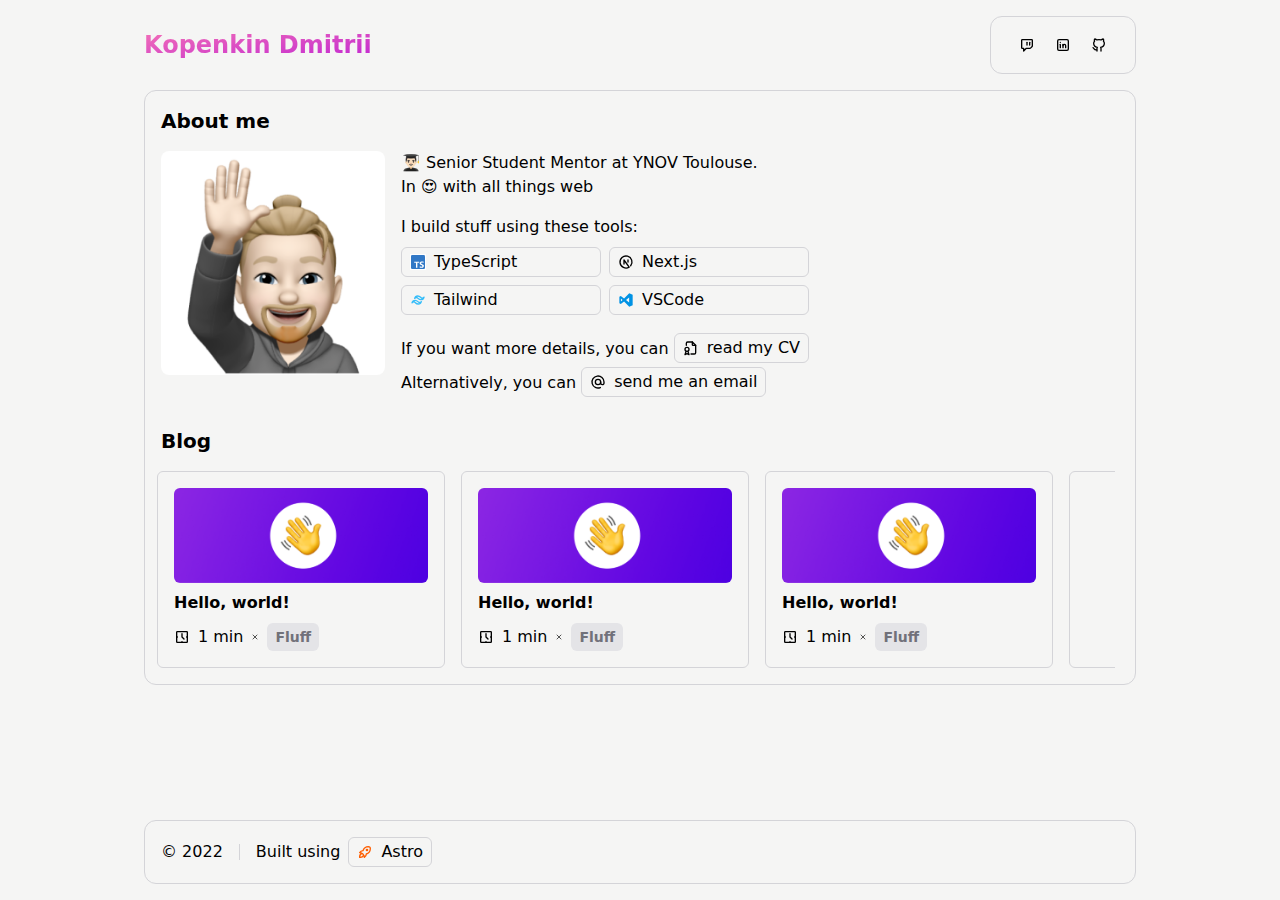
==== index.html @ 9925e30d "deploy: 678151af0a5348214abd06cf03f07b86f1d69fcb" ====
<!DOCTYPE html>
<html lang="en">
  <head>
    <meta charset="utf-8">
    <meta name="viewport" content="width=device-width">
    <link rel="icon" type="image/x-icon" href="/favicon.ico">
    <title>Puig Baptiste</title>
    <meta name="description" content="Étudiant à Toulouse Ynov Campus">
    <meta name="keywords" content="">
    <meta name="author" content="Kopenkin Dmitrii (hi@kopenkin.tech)">
  <link rel="stylesheet" href="/assets/9cf71dcc.379d96e8.css" /><script type="module" src="/hoisted.43f04a81.js"></script></head>

  <body class="bg-stone-100 min-h-screen flex flex-col max-w-5xl w-full mx-auto">
    <nav class="flex items-center p-4">
  <a href="/">
    <h1 class="tx-md bg-gradient-to-br from-pink-400 to-fuchsia-600 bg-clip-text font-extrabold text-transparent lg:text-2xl">
  Kopenkin Dmitrii
</h1>
  </a>
  <div class="ml-4 hidden items-center sm:flex">
    
  </div>
  <div class="ml-auto flex items-center gap-1 rounded-xl border border-zinc-300 px-6 py-4 lg:gap-3">
    <a href="https://www.twitch.tv/dmitriyk_" class="grid h-6 w-6 place-items-center rounded-md transition-colors hover:bg-[#aa70ff] hover:text-white focus:bg-[#aa70ff] focus:text-white">
      <svg xmlns="http://www.w3.org/2000/svg" class="w-4" width="24" height="24" viewBox="0 0 24 24" stroke="currentColor" stroke-width="2" fill="none" stroke-linecap="round" stroke-linejoin="round"><path stroke="none" d="M0 0h24v24H0z" fill="none"></path><path d="M4 5v11a1 1 0 0 0 1 1h2v4l4 -4h5.584c.266 0 .52 -.105 .707 -.293l2.415 -2.414c.187 -.188 .293 -.442 .293 -.708v-8.585a1 1 0 0 0 -1 -1h-14a1 1 0 0 0 -1 1z"></path><line x1="16" y1="8" x2="16" y2="12"></line><line x1="12" y1="8" x2="12" y2="12"></line></svg>
    </a>
    <a href="https://www.linkedin.com/in/dmitrii-kopenkin/" class="grid h-6 w-6 place-items-center rounded-md transition-colors hover:bg-[#0966c2] hover:text-white focus:bg-[#0966c2] focus:text-white">
      <svg xmlns="http://www.w3.org/2000/svg" class="w-4" width="24" height="24" viewBox="0 0 24 24" stroke="currentColor" stroke-width="2" fill="none" stroke-linecap="round" stroke-linejoin="round"><path stroke="none" d="M0 0h24v24H0z" fill="none"></path><rect x="4" y="4" width="16" height="16" rx="2"></rect><line x1="8" y1="11" x2="8" y2="16"></line><line x1="8" y1="8" x2="8" y2="8.01"></line><line x1="12" y1="16" x2="12" y2="11"></line><path d="M16 16v-3a2 2 0 0 0 -4 0"></path></svg>
    </a>
    <a href="https://github.com/kopenkinda" class="grid h-6 w-6 place-items-center rounded-md transition-colors hover:bg-[#171515] hover:text-white focus:bg-[#171515] focus:text-white">
      <svg xmlns="http://www.w3.org/2000/svg" class="w-4" width="24" height="24" viewBox="0 0 24 24" stroke="currentColor" stroke-width="2" fill="none" stroke-linecap="round" stroke-linejoin="round"><path stroke="none" d="M0 0h24v24H0z" fill="none"></path><path d="M9 19c-4.3 1.4 -4.3 -2.5 -6 -3m12 5v-3.5c0 -1 .1 -1.4 -.5 -2c2.8 -.3 5.5 -1.4 5.5 -6a4.6 4.6 0 0 0 -1.3 -3.2a4.2 4.2 0 0 0 -.1 -3.2s-1.1 -.3 -3.5 1.3a12.3 12.3 0 0 0 -6.2 0c-2.4 -1.6 -3.5 -1.3 -3.5 -1.3a4.2 4.2 0 0 0 -.1 3.2a4.6 4.6 0 0 0 -1.3 3.2c0 4.6 2.7 5.7 5.5 6c-.6 .6 -.6 1.2 -.5 2v3.5"></path></svg>
    </a>
  </div>
</nav>
    <main class="px-4 flex">
      <div class="w-full rounded-xl border border-zinc-300 p-4">
    <a href="/#about">
      <h2 class="font-semibold text-xl mb-4" id="#about">About me</h2>
    </a>
    <div class="flex flex-col gap-4 md:flex-row">
  <img src="/dk-memoji.png" class="h-40 w-40 rounded-lg lg:h-56 lg:w-56" alt="">
  <div class="max-w-prose">
    <p>👨🏻‍🎓 Senior Student Mentor at YNOV Toulouse.</p>
    <p class="mb-4">In 😍 with all things web</p>
    <p>I build stuff using these tools:</p>
    <div class="mt-2 mb-3 grid grid-cols-2 gap-2">
      <a href="https://www.typescriptlang.org/" class="inline-flex items-center rounded-md border border-zinc-300 p-0.5 px-2  transition-colors hover:border-[#3178c6] focus:border-[#3178c6] hover:bg-[#3178c6] focus:bg-[#3178c6] hover:text-white focus:text-white" target="_blank" rel="noopener">
  <svg xmlns="http://www.w3.org/2000/svg" fill="none" viewBox="0 0 512 512" width="512" height="512" class="h-4 w-4 border border-white">
  <rect width="512" height="512" rx="50" fill="#3178c6"></rect>
  <path fill="#ffffff" fill-rule="evenodd" d="M317 407v50c8.1 4.2 18 7.3 29 9.4s23 3.1 35 3.1 23-1.1 34-3.4 20-6.1 28-11c8.1-5.3 15-12 19-21s7.1-19 7.1-32c0-9.1-1.4-17-4.1-24s-6.6-13-12-18c-5.1-5.3-11-10-18-14s-15-8.2-24-12c-6.6-2.7-12-5.3-18-7.9-5.2-2.6-9.7-5.2-13-7.8-3.7-2.7-6.5-5.5-8.5-8.4-2-3-3-6.3-3-10 0-3.4.89-6.5 2.7-9.3s4.3-5.1 7.5-7.1 7.2-3.5 12-4.6c4.7-1.1 9.9-1.6 16-1.6 4.2 0 8.6.31 13 .94 4.6.63 9.3 1.6 14 2.9 4.7 1.3 9.3 2.9 14 4.9 4.4 2 8.5 4.3 12 6.9v-47c-7.6-2.9-16-5.1-25-6.5s-19-2.1-31-2.1-23 1.3-34 3.8-20 6.5-28 12c-8.1 5.4-14 12-19 21-4.7 8.4-7 18-7 30 0 15 4.3 28 13 38 8.6 11 22 19 39 27 6.9 2.8 13 5.6 19 8.3s11 5.5 15 8.4c4.3 2.9 7.7 6.1 10 9.5 2.5 3.4 3.8 7.4 3.8 12 0 3.2-.78 6.2-2.3 9s-3.9 5.2-7.1 7.2-7.1 3.6-12 4.8c-4.7 1.1-10 1.7-17 1.7-11 0-22-1.9-32-5.7-11-3.8-21-9.5-30-17zm-84-123h64v-41H118v41h64v183h51z" clip-rule="evenodd"></path>
</svg>
  <span class="ml-2">TypeScript</span>
</a>
      <a href="https://nextjs.org/" class="inline-flex items-center rounded-md border border-zinc-300 p-0.5 px-2  transition-colors hover:border-black focus:border-black hover:bg-black focus:bg-black hover:text-white focus:text-white" target="_blank" rel="noopener">
  <svg xmlns="http://www.w3.org/2000/svg" class="h-4 w-4" width="24" height="24" viewBox="0 0 24 24" stroke="currentColor" stroke-width="2" fill="none" stroke-linecap="round" stroke-linejoin="round"><path stroke="none" d="M0 0h24v24H0z" fill="none"></path><path d="M9 15v-6l7.745 10.65a9 9 0 1 1 2.255 -1.993"></path><path d="M15 12v-3"></path></svg>
  <span class="ml-2">Next.js</span>
</a>
      <a href="https://tailwindcss.com/" class="inline-flex items-center rounded-md border border-zinc-300 p-0.5 px-2  transition-colors group hover:border-[#36bdf9] hover:bg-[#36bdf9] focus:border-[#36bdf9] focus:bg-[#36bdf9] hover:text-white focus:text-white" target="_blank" rel="noopener">
  <svg xmlns="http://www.w3.org/2000/svg" class="h-4 w-4 text-[#36bdf9] transition-colors group-hover:text-white" width="24" height="24" viewBox="0 0 24 24" stroke="currentColor" stroke-width="2" fill="none" stroke-linecap="round" stroke-linejoin="round"><path stroke="none" d="M0 0h24v24H0z" fill="none"></path><path d="M11.667 6c-2.49 0 -4.044 1.222 -4.667 3.667c.933 -1.223 2.023 -1.68 3.267 -1.375c.71 .174 1.217 .68 1.778 1.24c.916 .912 2 1.968 4.288 1.968c2.49 0 4.044 -1.222 4.667 -3.667c-.933 1.223 -2.023 1.68 -3.267 1.375c-.71 -.174 -1.217 -.68 -1.778 -1.24c-.916 -.912 -1.975 -1.968 -4.288 -1.968zm-4 6.5c-2.49 0 -4.044 1.222 -4.667 3.667c.933 -1.223 2.023 -1.68 3.267 -1.375c.71 .174 1.217 .68 1.778 1.24c.916 .912 1.975 1.968 4.288 1.968c2.49 0 4.044 -1.222 4.667 -3.667c-.933 1.223 -2.023 1.68 -3.267 1.375c-.71 -.174 -1.217 -.68 -1.778 -1.24c-.916 -.912 -1.975 -1.968 -4.288 -1.968z"></path></svg>
  <span class="ml-2">Tailwind</span>
</a>
      <a href="https://code.visualstudio.com/" class="inline-flex items-center rounded-md border border-zinc-300 p-0.5 px-2  transition-colors hover:border-white focus:border-white hover:bg-white focus:bg-white hover:text-[#1e9cf0] focus:text-[#1e9cf0]" target="_blank" rel="noopener">
  <svg xmlns="http://www.w3.org/2000/svg" data-name="Layer 1" viewBox="0 0 24 24" class="h-4 w-4">
  <path fill="#0092E4" d="M16.85 2L9.09 9.77l-4.9-3.86L2.05 7v10l2.15 1.09 4.93-3.85L16.87 22 22 19.93V4zM4.37 14.3V9.65l2.44 2.43zm12.33 1.29L12.05 12l4.65-3.59z"></path>
</svg>
  <span class="ml-2">VSCode</span>
</a>
    </div>
    <p>
      If you want more details, you can 
      <a href="/cv-dmitrii_kopenkin.pdf" class="inline-flex items-center rounded-md border border-zinc-300 p-0.5 px-2  transition-colors translate-y-1.5 hover:border-zinc-500 focus:border-zinc-500" target="_blank" rel="noopener">
  <svg xmlns="http://www.w3.org/2000/svg" class="w-4" width="24" height="24" viewBox="0 0 24 24" stroke="currentColor" stroke-width="2" fill="none" stroke-linecap="round" stroke-linejoin="round"><path stroke="none" d="M0 0h24v24H0z" fill="none"></path><path d="M14 3v4a1 1 0 0 0 1 1h4"></path><path d="M5 8v-3a2 2 0 0 1 2 -2h7l5 5v11a2 2 0 0 1 -2 2h-5"></path><circle cx="6" cy="14" r="3"></circle><path d="M4.5 17l-1.5 5l3 -1.5l3 1.5l-1.5 -5"></path></svg>
  <span class="ml-2">read my CV</span>
</a>
    </p>
    <p>
      Alternatively, you can 
      <a href="mailto:hi@kopenkin.tech?subject=Hi, I want to hire you 🚀" class="inline-flex items-center rounded-md border border-zinc-300 p-0.5 px-2  transition-colors translate-y-1.5 hover:border-zinc-500 focus:border-zinc-500">
  <svg xmlns="http://www.w3.org/2000/svg" class="w-4" width="24" height="24" viewBox="0 0 24 24" stroke="currentColor" stroke-width="2" fill="none" stroke-linecap="round" stroke-linejoin="round"><path stroke="none" d="M0 0h24v24H0z" fill="none"></path><circle cx="12" cy="12" r="4"></circle><path d="M16 12v1.5a2.5 2.5 0 0 0 5 0v-1.5a9 9 0 1 0 -5.5 8.28"></path></svg>
  <span class="ml-2">send me an email</span>
</a>
    </p>
  </div>
</div>

    <a href="/blog">
      <h2 class="font-semibold text-xl mb-4 mt-8" id="#blog">Blog</h2>
    </a>
    <div class="overflow-hidden w-full -m-1">
      <div class="grid grid-flow-col auto-cols-min w-full h-full gap-4 snap-x snap-mandatory overflow-x-auto p-1">
        <a href="/blog/page1" class="h-full" rel="prefetch">
  <div class="inline-flex h-full w-72 snap-start flex-col rounded-md border border-zinc-300 p-4 transition-all hover:border-zinc-500">
    <img src="/thumbnails/hello-world.png" alt="Hello, world!" class="w-full rounded-md aspect-[16/6]">
    <strong class="my-2">Hello, world!</strong>
    <div class="mt-auto flex items-center">
      <span class="flex items-center">
        <svg xmlns="http://www.w3.org/2000/svg" class="mr-2 w-4" width="24" height="24" viewBox="0 0 24 24" stroke="currentColor" stroke-width="2" fill="none" stroke-linecap="round" stroke-linejoin="round"><path stroke="none" d="M0 0h24v24H0z" fill="none"></path><rect x="4" y="4" width="16" height="16" rx="1"></rect><path d="M12 7v5l3 3"></path><path d="M4 12h1"></path><path d="M19 12h1"></path><path d="M12 19v1"></path></svg>
        <span>1 min</span>
        <svg xmlns="http://www.w3.org/2000/svg" class="mx-2 w-2" width="24" height="24" viewBox="0 0 24 24" stroke="currentColor" stroke-width="2" fill="none" stroke-linecap="round" stroke-linejoin="round"><path stroke="none" d="M0 0h24v24H0z" fill="none"></path><line x1="18" y1="6" x2="6" y2="18"></line><line x1="6" y1="6" x2="18" y2="18"></line></svg>
        <div class="flex items-center gap-2">
  <span class="rounded-md bg-zinc-200 px-2 py-1 text-sm font-semibold text-zinc-500">
      Fluff
    </span>
</div>
        
      </span>
    </div>
  </div>
</a><a href="/blog/page2" class="h-full" rel="prefetch">
  <div class="inline-flex h-full w-72 snap-start flex-col rounded-md border border-zinc-300 p-4 transition-all hover:border-zinc-500">
    <img src="/thumbnails/hello-world.png" alt="Hello, world!" class="w-full rounded-md aspect-[16/6]">
    <strong class="my-2">Hello, world!</strong>
    <div class="mt-auto flex items-center">
      <span class="flex items-center">
        <svg xmlns="http://www.w3.org/2000/svg" class="mr-2 w-4" width="24" height="24" viewBox="0 0 24 24" stroke="currentColor" stroke-width="2" fill="none" stroke-linecap="round" stroke-linejoin="round"><path stroke="none" d="M0 0h24v24H0z" fill="none"></path><rect x="4" y="4" width="16" height="16" rx="1"></rect><path d="M12 7v5l3 3"></path><path d="M4 12h1"></path><path d="M19 12h1"></path><path d="M12 19v1"></path></svg>
        <span>1 min</span>
        <svg xmlns="http://www.w3.org/2000/svg" class="mx-2 w-2" width="24" height="24" viewBox="0 0 24 24" stroke="currentColor" stroke-width="2" fill="none" stroke-linecap="round" stroke-linejoin="round"><path stroke="none" d="M0 0h24v24H0z" fill="none"></path><line x1="18" y1="6" x2="6" y2="18"></line><line x1="6" y1="6" x2="18" y2="18"></line></svg>
        <div class="flex items-center gap-2">
  <span class="rounded-md bg-zinc-200 px-2 py-1 text-sm font-semibold text-zinc-500">
      Fluff
    </span>
</div>
        
      </span>
    </div>
  </div>
</a><a href="/blog/page3" class="h-full" rel="prefetch">
  <div class="inline-flex h-full w-72 snap-start flex-col rounded-md border border-zinc-300 p-4 transition-all hover:border-zinc-500">
    <img src="/thumbnails/hello-world.png" alt="Hello, world!" class="w-full rounded-md aspect-[16/6]">
    <strong class="my-2">Hello, world!</strong>
    <div class="mt-auto flex items-center">
      <span class="flex items-center">
        <svg xmlns="http://www.w3.org/2000/svg" class="mr-2 w-4" width="24" height="24" viewBox="0 0 24 24" stroke="currentColor" stroke-width="2" fill="none" stroke-linecap="round" stroke-linejoin="round"><path stroke="none" d="M0 0h24v24H0z" fill="none"></path><rect x="4" y="4" width="16" height="16" rx="1"></rect><path d="M12 7v5l3 3"></path><path d="M4 12h1"></path><path d="M19 12h1"></path><path d="M12 19v1"></path></svg>
        <span>1 min</span>
        <svg xmlns="http://www.w3.org/2000/svg" class="mx-2 w-2" width="24" height="24" viewBox="0 0 24 24" stroke="currentColor" stroke-width="2" fill="none" stroke-linecap="round" stroke-linejoin="round"><path stroke="none" d="M0 0h24v24H0z" fill="none"></path><line x1="18" y1="6" x2="6" y2="18"></line><line x1="6" y1="6" x2="18" y2="18"></line></svg>
        <div class="flex items-center gap-2">
  <span class="rounded-md bg-zinc-200 px-2 py-1 text-sm font-semibold text-zinc-500">
      Fluff
    </span>
</div>
        
      </span>
    </div>
  </div>
</a>
        <a href="/blog" class="inline-flex snap-start items-center py-4 justify-center whitespace-nowrap rounded-md border border-zinc-300 transition-all hover:border-zinc-500">
          <span class="w-72 text-center">
            More posts 👀
          </span>
        </a>
      </div>
    </div>
  </div>
    </main>
    <footer class="mt-auto p-4">
  <div class="flex items-center rounded-xl border border-zinc-300 p-4">
    <span>&copy; 2022</span>
    <span class="mx-4 block h-4 w-px bg-zinc-300"></span>
    <div class="flex items-center">
      <span>Built using</span>
      <a href="https://astro.build/" class="inline-flex items-center rounded-md border border-zinc-300 p-0.5 px-2  transition-colors ml-2 translate-y-0 hover:border-[#fe5e01] hover:text-[#fe5e01] focus:border-[#fe5e01] focus:text-[#fe5e01]" target="_blank" rel="noopener">
  <svg xmlns="http://www.w3.org/2000/svg" class="w-4 text-[#fe5e01]" width="24" height="24" viewBox="0 0 24 24" stroke="currentColor" stroke-width="2" fill="none" stroke-linecap="round" stroke-linejoin="round"><path stroke="none" d="M0 0h24v24H0z" fill="none"></path><path d="M4 13a8 8 0 0 1 7 7a6 6 0 0 0 3 -5a9 9 0 0 0 6 -8a3 3 0 0 0 -3 -3a9 9 0 0 0 -8 6a6 6 0 0 0 -5 3"></path><path d="M7 14a6 6 0 0 0 -3 6a6 6 0 0 0 6 -3"></path><circle cx="15" cy="9" r="1"></circle></svg>
  <span class="ml-2">Astro</span>
</a>
    </div>
  </div>
</footer>
  </body></html>
---- assets/9cf71dcc.379d96e8.css ----
*,:before,:after{box-sizing:border-box;border-width:0;border-style:solid;border-color:#e5e7eb}:before,:after{--tw-content: ""}html{line-height:1.5;-webkit-text-size-adjust:100%;-moz-tab-size:4;-o-tab-size:4;tab-size:4;font-family:ui-sans-serif,system-ui,-apple-system,BlinkMacSystemFont,Segoe UI,Roboto,Helvetica Neue,Arial,Noto Sans,sans-serif,"Apple Color Emoji","Segoe UI Emoji",Segoe UI Symbol,"Noto Color Emoji"}body{margin:0;line-height:inherit}hr{height:0;color:inherit;border-top-width:1px}abbr:where([title]){-webkit-text-decoration:underline dotted;text-decoration:underline dotted}h1,h2,h3,h4,h5,h6{font-size:inherit;font-weight:inherit}a{color:inherit;text-decoration:inherit}b,strong{font-weight:bolder}code,kbd,samp,pre{font-family:ui-monospace,SFMono-Regular,Menlo,Monaco,Consolas,Liberation Mono,Courier New,monospace;font-size:1em}small{font-size:80%}sub,sup{font-size:75%;line-height:0;position:relative;vertical-align:baseline}sub{bottom:-.25em}sup{top:-.5em}table{text-indent:0;border-color:inherit;border-collapse:collapse}button,input,optgroup,select,textarea{font-family:inherit;font-size:100%;font-weight:inherit;line-height:inherit;color:inherit;margin:0;padding:0}button,select{text-transform:none}button,[type=button],[type=reset],[type=submit]{-webkit-appearance:button;background-color:transparent;background-image:none}:-moz-focusring{outline:auto}:-moz-ui-invalid{box-shadow:none}progress{vertical-align:baseline}::-webkit-inner-spin-button,::-webkit-outer-spin-button{height:auto}[type=search]{-webkit-appearance:textfield;outline-offset:-2px}::-webkit-search-decoration{-webkit-appearance:none}::-webkit-file-upload-button{-webkit-appearance:button;font:inherit}summary{display:list-item}blockquote,dl,dd,h1,h2,h3,h4,h5,h6,hr,figure,p,pre{margin:0}fieldset{margin:0;padding:0}legend{padding:0}ol,ul,menu{list-style:none;margin:0;padding:0}textarea{resize:vertical}input::-moz-placeholder,textarea::-moz-placeholder{opacity:1;color:#9ca3af}input::placeholder,textarea::placeholder{opacity:1;color:#9ca3af}button,[role=button]{cursor:pointer}:disabled{cursor:default}img,svg,video,canvas,audio,iframe,embed,object{display:block;vertical-align:middle}img,video{max-width:100%;height:auto}*,:before,:after{--tw-border-spacing-x: 0;--tw-border-spacing-y: 0;--tw-translate-x: 0;--tw-translate-y: 0;--tw-rotate: 0;--tw-skew-x: 0;--tw-skew-y: 0;--tw-scale-x: 1;--tw-scale-y: 1;--tw-pan-x: ;--tw-pan-y: ;--tw-pinch-zoom: ;--tw-scroll-snap-strictness: proximity;--tw-ordinal: ;--tw-slashed-zero: ;--tw-numeric-figure: ;--tw-numeric-spacing: ;--tw-numeric-fraction: ;--tw-ring-inset: ;--tw-ring-offset-width: 0px;--tw-ring-offset-color: #fff;--tw-ring-color: rgb(59 130 246 / .5);--tw-ring-offset-shadow: 0 0 #0000;--tw-ring-shadow: 0 0 #0000;--tw-shadow: 0 0 #0000;--tw-shadow-colored: 0 0 #0000;--tw-blur: ;--tw-brightness: ;--tw-contrast: ;--tw-grayscale: ;--tw-hue-rotate: ;--tw-invert: ;--tw-saturate: ;--tw-sepia: ;--tw-drop-shadow: ;--tw-backdrop-blur: ;--tw-backdrop-brightness: ;--tw-backdrop-contrast: ;--tw-backdrop-grayscale: ;--tw-backdrop-hue-rotate: ;--tw-backdrop-invert: ;--tw-backdrop-opacity: ;--tw-backdrop-saturate: ;--tw-backdrop-sepia: }::-webkit-backdrop{--tw-border-spacing-x: 0;--tw-border-spacing-y: 0;--tw-translate-x: 0;--tw-translate-y: 0;--tw-rotate: 0;--tw-skew-x: 0;--tw-skew-y: 0;--tw-scale-x: 1;--tw-scale-y: 1;--tw-pan-x: ;--tw-pan-y: ;--tw-pinch-zoom: ;--tw-scroll-snap-strictness: proximity;--tw-ordinal: ;--tw-slashed-zero: ;--tw-numeric-figure: ;--tw-numeric-spacing: ;--tw-numeric-fraction: ;--tw-ring-inset: ;--tw-ring-offset-width: 0px;--tw-ring-offset-color: #fff;--tw-ring-color: rgb(59 130 246 / .5);--tw-ring-offset-shadow: 0 0 #0000;--tw-ring-shadow: 0 0 #0000;--tw-shadow: 0 0 #0000;--tw-shadow-colored: 0 0 #0000;--tw-blur: ;--tw-brightness: ;--tw-contrast: ;--tw-grayscale: ;--tw-hue-rotate: ;--tw-invert: ;--tw-saturate: ;--tw-sepia: ;--tw-drop-shadow: ;--tw-backdrop-blur: ;--tw-backdrop-brightness: ;--tw-backdrop-contrast: ;--tw-backdrop-grayscale: ;--tw-backdrop-hue-rotate: ;--tw-backdrop-invert: ;--tw-backdrop-opacity: ;--tw-backdrop-saturate: ;--tw-backdrop-sepia: }::backdrop{--tw-border-spacing-x: 0;--tw-border-spacing-y: 0;--tw-translate-x: 0;--tw-translate-y: 0;--tw-rotate: 0;--tw-skew-x: 0;--tw-skew-y: 0;--tw-scale-x: 1;--tw-scale-y: 1;--tw-pan-x: ;--tw-pan-y: ;--tw-pinch-zoom: ;--tw-scroll-snap-strictness: proximity;--tw-ordinal: ;--tw-slashed-zero: ;--tw-numeric-figure: ;--tw-numeric-spacing: ;--tw-numeric-fraction: ;--tw-ring-inset: ;--tw-ring-offset-width: 0px;--tw-ring-offset-color: #fff;--tw-ring-color: rgb(59 130 246 / .5);--tw-ring-offset-shadow: 0 0 #0000;--tw-ring-shadow: 0 0 #0000;--tw-shadow: 0 0 #0000;--tw-shadow-colored: 0 0 #0000;--tw-blur: ;--tw-brightness: ;--tw-contrast: ;--tw-grayscale: ;--tw-hue-rotate: ;--tw-invert: ;--tw-saturate: ;--tw-sepia: ;--tw-drop-shadow: ;--tw-backdrop-blur: ;--tw-backdrop-brightness: ;--tw-backdrop-contrast: ;--tw-backdrop-grayscale: ;--tw-backdrop-hue-rotate: ;--tw-backdrop-invert: ;--tw-backdrop-opacity: ;--tw-backdrop-saturate: ;--tw-backdrop-sepia: }.prose{color:var(--tw-prose-body);max-width:65ch}.prose :where([class~="lead"]):not(:where([class~="not-prose"] *)){color:var(--tw-prose-lead);font-size:1.25em;line-height:1.6;margin-top:1.2em;margin-bottom:1.2em}.prose :where(a):not(:where([class~="not-prose"] *)){color:var(--tw-prose-links);text-decoration:underline;font-weight:500}.prose :where(strong):not(:where([class~="not-prose"] *)){color:var(--tw-prose-bold);font-weight:600}.prose :where(a strong):not(:where([class~="not-prose"] *)){color:inherit}.prose :where(blockquote strong):not(:where([class~="not-prose"] *)){color:inherit}.prose :where(thead th strong):not(:where([class~="not-prose"] *)){color:inherit}.prose :where(ol):not(:where([class~="not-prose"] *)){list-style-type:decimal;margin-top:1.25em;margin-bottom:1.25em;padding-left:1.625em}.prose :where(ol[type="A"]):not(:where([class~="not-prose"] *)){list-style-type:upper-alpha}.prose :where(ol[type="a"]):not(:where([class~="not-prose"] *)){list-style-type:lower-alpha}.prose :where(ol[type="A" s]):not(:where([class~="not-prose"] *)){list-style-type:upper-alpha}.prose :where(ol[type="a" s]):not(:where([class~="not-prose"] *)){list-style-type:lower-alpha}.prose :where(ol[type="I"]):not(:where([class~="not-prose"] *)){list-style-type:upper-roman}.prose :where(ol[type="i"]):not(:where([class~="not-prose"] *)){list-style-type:lower-roman}.prose :where(ol[type="I" s]):not(:where([class~="not-prose"] *)){list-style-type:upper-roman}.prose :where(ol[type="i" s]):not(:where([class~="not-prose"] *)){list-style-type:lower-roman}.prose :where(ol[type="1"]):not(:where([class~="not-prose"] *)){list-style-type:decimal}.prose :where(ul):not(:where([class~="not-prose"] *)){list-style-type:disc;margin-top:1.25em;margin-bottom:1.25em;padding-left:1.625em}.prose :where(ol > li):not(:where([class~="not-prose"] *))::marker{font-weight:400;color:var(--tw-prose-counters)}.prose :where(ul > li):not(:where([class~="not-prose"] *))::marker{color:var(--tw-prose-bullets)}.prose :where(hr):not(:where([class~="not-prose"] *)){border-color:var(--tw-prose-hr);border-top-width:1px;margin-top:3em;margin-bottom:3em}.prose :where(blockquote):not(:where([class~="not-prose"] *)){font-weight:500;font-style:italic;color:var(--tw-prose-quotes);border-left-width:.25rem;border-left-color:var(--tw-prose-quote-borders);quotes:"\201c""\201d""\2018""\2019";margin-top:1.6em;margin-bottom:1.6em;padding-left:1em}.prose :where(blockquote p:first-of-type):not(:where([class~="not-prose"] *)):before{content:open-quote}.prose :where(blockquote p:last-of-type):not(:where([class~="not-prose"] *)):after{content:close-quote}.prose :where(h1):not(:where([class~="not-prose"] *)){color:var(--tw-prose-headings);font-weight:800;font-size:2.25em;margin-top:0;margin-bottom:.8888889em;line-height:1.1111111}.prose :where(h1 strong):not(:where([class~="not-prose"] *)){font-weight:900;color:inherit}.prose :where(h2):not(:where([class~="not-prose"] *)){color:var(--tw-prose-headings);font-weight:700;font-size:1.5em;margin-top:2em;margin-bottom:1em;line-height:1.3333333}.prose :where(h2 strong):not(:where([class~="not-prose"] *)){font-weight:800;color:inherit}.prose :where(h3):not(:where([class~="not-prose"] *)){color:var(--tw-prose-headings);font-weight:600;font-size:1.25em;margin-top:1.6em;margin-bottom:.6em;line-height:1.6}.prose :where(h3 strong):not(:where([class~="not-prose"] *)){font-weight:700;color:inherit}.prose :where(h4):not(:where([class~="not-prose"] *)){color:var(--tw-prose-headings);font-weight:600;margin-top:1.5em;margin-bottom:.5em;line-height:1.5}.prose :where(h4 strong):not(:where([class~="not-prose"] *)){font-weight:700;color:inherit}.prose :where(img):not(:where([class~="not-prose"] *)){margin-top:2em;margin-bottom:2em}.prose :where(figure > *):not(:where([class~="not-prose"] *)){margin-top:0;margin-bottom:0}.prose :where(figcaption):not(:where([class~="not-prose"] *)){color:var(--tw-prose-captions);font-size:.875em;line-height:1.4285714;margin-top:.8571429em}.prose :where(code):not(:where([class~="not-prose"] *)){color:var(--tw-prose-code);font-weight:600;font-size:.875em}.prose :where(code):not(:where([class~="not-prose"] *)):before{content:"`"}.prose :where(code):not(:where([class~="not-prose"] *)):after{content:"`"}.prose :where(a code):not(:where([class~="not-prose"] *)){color:inherit}.prose :where(h1 code):not(:where([class~="not-prose"] *)){color:inherit}.prose :where(h2 code):not(:where([class~="not-prose"] *)){color:inherit;font-size:.875em}.prose :where(h3 code):not(:where([class~="not-prose"] *)){color:inherit;font-size:.9em}.prose :where(h4 code):not(:where([class~="not-prose"] *)){color:inherit}.prose :where(blockquote code):not(:where([class~="not-prose"] *)){color:inherit}.prose :where(thead th code):not(:where([class~="not-prose"] *)){color:inherit}.prose :where(pre):not(:where([class~="not-prose"] *)){color:var(--tw-prose-pre-code);background-color:var(--tw-prose-pre-bg);overflow-x:auto;font-weight:400;font-size:.875em;line-height:1.7142857;margin-top:1.7142857em;margin-bottom:1.7142857em;border-radius:.375rem;padding:.8571429em 1.1428571em}.prose :where(pre code):not(:where([class~="not-prose"] *)){background-color:transparent;border-width:0;border-radius:0;padding:0;font-weight:inherit;color:inherit;font-size:inherit;font-family:inherit;line-height:inherit}.prose :where(pre code):not(:where([class~="not-prose"] *)):before{content:none}.prose :where(pre code):not(:where([class~="not-prose"] *)):after{content:none}.prose :where(table):not(:where([class~="not-prose"] *)){width:100%;table-layout:auto;text-align:left;margin-top:2em;margin-bottom:2em;font-size:.875em;line-height:1.7142857}.prose :where(thead):not(:where([class~="not-prose"] *)){border-bottom-width:1px;border-bottom-color:var(--tw-prose-th-borders)}.prose :where(thead th):not(:where([class~="not-prose"] *)){color:var(--tw-prose-headings);font-weight:600;vertical-align:bottom;padding-right:.5714286em;padding-bottom:.5714286em;padding-left:.5714286em}.prose :where(tbody tr):not(:where([class~="not-prose"] *)){border-bottom-width:1px;border-bottom-color:var(--tw-prose-td-borders)}.prose :where(tbody tr:last-child):not(:where([class~="not-prose"] *)){border-bottom-width:0}.prose :where(tbody td):not(:where([class~="not-prose"] *)){vertical-align:baseline}.prose :where(tfoot):not(:where([class~="not-prose"] *)){border-top-width:1px;border-top-color:var(--tw-prose-th-borders)}.prose :where(tfoot td):not(:where([class~="not-prose"] *)){vertical-align:top}.prose{--tw-prose-body: #374151;--tw-prose-headings: #111827;--tw-prose-lead: #4b5563;--tw-prose-links: #111827;--tw-prose-bold: #111827;--tw-prose-counters: #6b7280;--tw-prose-bullets: #d1d5db;--tw-prose-hr: #e5e7eb;--tw-prose-quotes: #111827;--tw-prose-quote-borders: #e5e7eb;--tw-prose-captions: #6b7280;--tw-prose-code: #111827;--tw-prose-pre-code: #e5e7eb;--tw-prose-pre-bg: #1f2937;--tw-prose-th-borders: #d1d5db;--tw-prose-td-borders: #e5e7eb;--tw-prose-invert-body: #d1d5db;--tw-prose-invert-headings: #fff;--tw-prose-invert-lead: #9ca3af;--tw-prose-invert-links: #fff;--tw-prose-invert-bold: #fff;--tw-prose-invert-counters: #9ca3af;--tw-prose-invert-bullets: #4b5563;--tw-prose-invert-hr: #374151;--tw-prose-invert-quotes: #f3f4f6;--tw-prose-invert-quote-borders: #374151;--tw-prose-invert-captions: #9ca3af;--tw-prose-invert-code: #fff;--tw-prose-invert-pre-code: #d1d5db;--tw-prose-invert-pre-bg: rgb(0 0 0 / 50%);--tw-prose-invert-th-borders: #4b5563;--tw-prose-invert-td-borders: #374151;font-size:1rem;line-height:1.75}.prose :where(p):not(:where([class~="not-prose"] *)){margin-top:1.25em;margin-bottom:1.25em}.prose :where(video):not(:where([class~="not-prose"] *)){margin-top:2em;margin-bottom:2em}.prose :where(figure):not(:where([class~="not-prose"] *)){margin-top:2em;margin-bottom:2em}.prose :where(li):not(:where([class~="not-prose"] *)){margin-top:.5em;margin-bottom:.5em}.prose :where(ol > li):not(:where([class~="not-prose"] *)){padding-left:.375em}.prose :where(ul > li):not(:where([class~="not-prose"] *)){padding-left:.375em}.prose :where(.prose > ul > li p):not(:where([class~="not-prose"] *)){margin-top:.75em;margin-bottom:.75em}.prose :where(.prose > ul > li > *:first-child):not(:where([class~="not-prose"] *)){margin-top:1.25em}.prose :where(.prose > ul > li > *:last-child):not(:where([class~="not-prose"] *)){margin-bottom:1.25em}.prose :where(.prose > ol > li > *:first-child):not(:where([class~="not-prose"] *)){margin-top:1.25em}.prose :where(.prose > ol > li > *:last-child):not(:where([class~="not-prose"] *)){margin-bottom:1.25em}.prose :where(ul ul,ul ol,ol ul,ol ol):not(:where([class~="not-prose"] *)){margin-top:.75em;margin-bottom:.75em}.prose :where(hr + *):not(:where([class~="not-prose"] *)){margin-top:0}.prose :where(h2 + *):not(:where([class~="not-prose"] *)){margin-top:0}.prose :where(h3 + *):not(:where([class~="not-prose"] *)){margin-top:0}.prose :where(h4 + *):not(:where([class~="not-prose"] *)){margin-top:0}.prose :where(thead th:first-child):not(:where([class~="not-prose"] *)){padding-left:0}.prose :where(thead th:last-child):not(:where([class~="not-prose"] *)){padding-right:0}.prose :where(tbody td,tfoot td):not(:where([class~="not-prose"] *)){padding:.5714286em}.prose :where(tbody td:first-child,tfoot td:first-child):not(:where([class~="not-prose"] *)){padding-left:0}.prose :where(tbody td:last-child,tfoot td:last-child):not(:where([class~="not-prose"] *)){padding-right:0}.prose :where(.prose > :first-child):not(:where([class~="not-prose"] *)){margin-top:0}.prose :where(.prose > :last-child):not(:where([class~="not-prose"] *)){margin-bottom:0}.prose-sm :where(.prose > ul > li p):not(:where([class~="not-prose"] *)){margin-top:.5714286em;margin-bottom:.5714286em}.prose-sm :where(.prose > ul > li > *:first-child):not(:where([class~="not-prose"] *)){margin-top:1.1428571em}.prose-sm :where(.prose > ul > li > *:last-child):not(:where([class~="not-prose"] *)){margin-bottom:1.1428571em}.prose-sm :where(.prose > ol > li > *:first-child):not(:where([class~="not-prose"] *)){margin-top:1.1428571em}.prose-sm :where(.prose > ol > li > *:last-child):not(:where([class~="not-prose"] *)){margin-bottom:1.1428571em}.prose-sm :where(.prose > :first-child):not(:where([class~="not-prose"] *)){margin-top:0}.prose-sm :where(.prose > :last-child):not(:where([class~="not-prose"] *)){margin-bottom:0}.prose-base :where(.prose > ul > li p):not(:where([class~="not-prose"] *)){margin-top:.75em;margin-bottom:.75em}.prose-base :where(.prose > ul > li > *:first-child):not(:where([class~="not-prose"] *)){margin-top:1.25em}.prose-base :where(.prose > ul > li > *:last-child):not(:where([class~="not-prose"] *)){margin-bottom:1.25em}.prose-base :where(.prose > ol > li > *:first-child):not(:where([class~="not-prose"] *)){margin-top:1.25em}.prose-base :where(.prose > ol > li > *:last-child):not(:where([class~="not-prose"] *)){margin-bottom:1.25em}.prose-base :where(.prose > :first-child):not(:where([class~="not-prose"] *)){margin-top:0}.prose-base :where(.prose > :last-child):not(:where([class~="not-prose"] *)){margin-bottom:0}.prose-lg :where(.prose > ul > li p):not(:where([class~="not-prose"] *)){margin-top:.8888889em;margin-bottom:.8888889em}.prose-lg :where(.prose > ul > li > *:first-child):not(:where([class~="not-prose"] *)){margin-top:1.3333333em}.prose-lg :where(.prose > ul > li > *:last-child):not(:where([class~="not-prose"] *)){margin-bottom:1.3333333em}.prose-lg :where(.prose > ol > li > *:first-child):not(:where([class~="not-prose"] *)){margin-top:1.3333333em}.prose-lg :where(.prose > ol > li > *:last-child):not(:where([class~="not-prose"] *)){margin-bottom:1.3333333em}.prose-lg :where(.prose > :first-child):not(:where([class~="not-prose"] *)){margin-top:0}.prose-lg :where(.prose > :last-child):not(:where([class~="not-prose"] *)){margin-bottom:0}.prose-xl :where(.prose > ul > li p):not(:where([class~="not-prose"] *)){margin-top:.8em;margin-bottom:.8em}.prose-xl :where(.prose > ul > li > *:first-child):not(:where([class~="not-prose"] *)){margin-top:1.2em}.prose-xl :where(.prose > ul > li > *:last-child):not(:where([class~="not-prose"] *)){margin-bottom:1.2em}.prose-xl :where(.prose > ol > li > *:first-child):not(:where([class~="not-prose"] *)){margin-top:1.2em}.prose-xl :where(.prose > ol > li > *:last-child):not(:where([class~="not-prose"] *)){margin-bottom:1.2em}.prose-xl :where(.prose > :first-child):not(:where([class~="not-prose"] *)){margin-top:0}.prose-xl :where(.prose > :last-child):not(:where([class~="not-prose"] *)){margin-bottom:0}.prose-2xl :where(.prose > ul > li p):not(:where([class~="not-prose"] *)){margin-top:.8333333em;margin-bottom:.8333333em}.prose-2xl :where(.prose > ul > li > *:first-child):not(:where([class~="not-prose"] *)){margin-top:1.3333333em}.prose-2xl :where(.prose > ul > li > *:last-child):not(:where([class~="not-prose"] *)){margin-bottom:1.3333333em}.prose-2xl :where(.prose > ol > li > *:first-child):not(:where([class~="not-prose"] *)){margin-top:1.3333333em}.prose-2xl :where(.prose > ol > li > *:last-child):not(:where([class~="not-prose"] *)){margin-bottom:1.3333333em}.prose-2xl :where(.prose > :first-child):not(:where([class~="not-prose"] *)){margin-top:0}.prose-2xl :where(.prose > :last-child):not(:where([class~="not-prose"] *)){margin-bottom:0}.prose-zinc{--tw-prose-body: #3f3f46;--tw-prose-headings: #18181b;--tw-prose-lead: #52525b;--tw-prose-links: #18181b;--tw-prose-bold: #18181b;--tw-prose-counters: #71717a;--tw-prose-bullets: #d4d4d8;--tw-prose-hr: #e4e4e7;--tw-prose-quotes: #18181b;--tw-prose-quote-borders: #e4e4e7;--tw-prose-captions: #71717a;--tw-prose-code: #18181b;--tw-prose-pre-code: #e4e4e7;--tw-prose-pre-bg: #27272a;--tw-prose-th-borders: #d4d4d8;--tw-prose-td-borders: #e4e4e7;--tw-prose-invert-body: #d4d4d8;--tw-prose-invert-headings: #fff;--tw-prose-invert-lead: #a1a1aa;--tw-prose-invert-links: #fff;--tw-prose-invert-bold: #fff;--tw-prose-invert-counters: #a1a1aa;--tw-prose-invert-bullets: #52525b;--tw-prose-invert-hr: #3f3f46;--tw-prose-invert-quotes: #f4f4f5;--tw-prose-invert-quote-borders: #3f3f46;--tw-prose-invert-captions: #a1a1aa;--tw-prose-invert-code: #fff;--tw-prose-invert-pre-code: #d4d4d8;--tw-prose-invert-pre-bg: rgb(0 0 0 / 50%);--tw-prose-invert-th-borders: #52525b;--tw-prose-invert-td-borders: #3f3f46}.-m-1{margin:-.25rem}.mx-4{margin-left:1rem;margin-right:1rem}.mx-auto{margin-left:auto;margin-right:auto}.my-2{margin-top:.5rem;margin-bottom:.5rem}.mx-2{margin-left:.5rem;margin-right:.5rem}.mt-auto{margin-top:auto}.ml-2{margin-left:.5rem}.ml-4{margin-left:1rem}.ml-auto{margin-left:auto}.mb-4{margin-bottom:1rem}.mt-8{margin-top:2rem}.mt-2{margin-top:.5rem}.mb-3{margin-bottom:.75rem}.mr-2{margin-right:.5rem}.mb-1{margin-bottom:.25rem}.mb-2{margin-bottom:.5rem}.mr-1{margin-right:.25rem}.mt-20{margin-top:5rem}.block{display:block}.flex{display:flex}.inline-flex{display:inline-flex}.grid{display:grid}.contents{display:contents}.hidden{display:none}.aspect-\[16\/6\]{aspect-ratio:16/6}.h-4{height:1rem}.h-6{height:1.5rem}.h-full{height:100%}.h-40{height:10rem}.min-h-screen{min-height:100vh}.w-px{width:1px}.w-4{width:1rem}.w-6{width:1.5rem}.w-full{width:100%}.w-72{width:18rem}.w-40{width:10rem}.w-2{width:.5rem}.max-w-5xl{max-width:64rem}.max-w-prose{max-width:65ch}.grow{flex-grow:1}.translate-y-0{--tw-translate-y: 0px;transform:translate(var(--tw-translate-x),var(--tw-translate-y)) rotate(var(--tw-rotate)) skew(var(--tw-skew-x)) skewY(var(--tw-skew-y)) scaleX(var(--tw-scale-x)) scaleY(var(--tw-scale-y))}.translate-y-1\.5{--tw-translate-y: .375rem;transform:translate(var(--tw-translate-x),var(--tw-translate-y)) rotate(var(--tw-rotate)) skew(var(--tw-skew-x)) skewY(var(--tw-skew-y)) scaleX(var(--tw-scale-x)) scaleY(var(--tw-scale-y))}.translate-y-1{--tw-translate-y: .25rem;transform:translate(var(--tw-translate-x),var(--tw-translate-y)) rotate(var(--tw-rotate)) skew(var(--tw-skew-x)) skewY(var(--tw-skew-y)) scaleX(var(--tw-scale-x)) scaleY(var(--tw-scale-y))}.snap-x{scroll-snap-type:x var(--tw-scroll-snap-strictness)}.snap-mandatory{--tw-scroll-snap-strictness: mandatory}.snap-start{scroll-snap-align:start}.auto-cols-min{grid-auto-columns:-webkit-min-content;grid-auto-columns:min-content}.grid-flow-col{grid-auto-flow:column}.grid-cols-2{grid-template-columns:repeat(2,minmax(0,1fr))}.grid-cols-3{grid-template-columns:repeat(3,minmax(0,1fr))}.flex-col{flex-direction:column}.flex-wrap{flex-wrap:wrap}.place-items-center{place-items:center}.items-center{align-items:center}.justify-center{justify-content:center}.gap-1{gap:.25rem}.gap-4{gap:1rem}.gap-2{gap:.5rem}.overflow-hidden{overflow:hidden}.overflow-x-auto{overflow-x:auto}.whitespace-nowrap{white-space:nowrap}.rounded-xl{border-radius:.75rem}.rounded-md{border-radius:.375rem}.rounded-lg{border-radius:.5rem}.border{border-width:1px}.border-zinc-300{--tw-border-opacity: 1;border-color:rgb(212 212 216 / var(--tw-border-opacity))}.border-white{--tw-border-opacity: 1;border-color:rgb(255 255 255 / var(--tw-border-opacity))}.bg-zinc-300{--tw-bg-opacity: 1;background-color:rgb(212 212 216 / var(--tw-bg-opacity))}.bg-stone-100{--tw-bg-opacity: 1;background-color:rgb(245 245 244 / var(--tw-bg-opacity))}.bg-zinc-200{--tw-bg-opacity: 1;background-color:rgb(228 228 231 / var(--tw-bg-opacity))}.bg-gradient-to-br{background-image:linear-gradient(to bottom right,var(--tw-gradient-stops))}.from-pink-400{--tw-gradient-from: #f472b6;--tw-gradient-to: rgb(244 114 182 / 0);--tw-gradient-stops: var(--tw-gradient-from), var(--tw-gradient-to)}.to-fuchsia-600{--tw-gradient-to: #c026d3}.bg-clip-text{-webkit-background-clip:text;background-clip:text}.p-4{padding:1rem}.p-1{padding:.25rem}.p-0\.5{padding:.125rem}.p-0{padding:0}.px-6{padding-left:1.5rem;padding-right:1.5rem}.py-4{padding-top:1rem;padding-bottom:1rem}.px-4{padding-left:1rem;padding-right:1rem}.px-2{padding-left:.5rem;padding-right:.5rem}.py-1{padding-top:.25rem;padding-bottom:.25rem}.text-center{text-align:center}.text-xl{font-size:1.25rem;line-height:1.75rem}.text-sm{font-size:.875rem;line-height:1.25rem}.text-2xl{font-size:1.5rem;line-height:2rem}.font-extrabold{font-weight:800}.font-semibold{font-weight:600}.font-bold{font-weight:700}.text-\[\#fe5e01\]{--tw-text-opacity: 1;color:rgb(254 94 1 / var(--tw-text-opacity))}.text-transparent{color:transparent}.text-\[\#36bdf9\]{--tw-text-opacity: 1;color:rgb(54 189 249 / var(--tw-text-opacity))}.text-zinc-500{--tw-text-opacity: 1;color:rgb(113 113 122 / var(--tw-text-opacity))}.filter{filter:var(--tw-blur) var(--tw-brightness) var(--tw-contrast) var(--tw-grayscale) var(--tw-hue-rotate) var(--tw-invert) var(--tw-saturate) var(--tw-sepia) var(--tw-drop-shadow)}.transition-colors{transition-property:color,background-color,border-color,fill,stroke,-webkit-text-decoration-color;transition-property:color,background-color,border-color,text-decoration-color,fill,stroke;transition-property:color,background-color,border-color,text-decoration-color,fill,stroke,-webkit-text-decoration-color;transition-timing-function:cubic-bezier(.4,0,.2,1);transition-duration:.15s}.transition-all{transition-property:all;transition-timing-function:cubic-bezier(.4,0,.2,1);transition-duration:.15s}.hover\:border-\[\#fe5e01\]:hover{--tw-border-opacity: 1;border-color:rgb(254 94 1 / var(--tw-border-opacity))}.hover\:border-zinc-500:hover{--tw-border-opacity: 1;border-color:rgb(113 113 122 / var(--tw-border-opacity))}.hover\:border-\[\#3178c6\]:hover{--tw-border-opacity: 1;border-color:rgb(49 120 198 / var(--tw-border-opacity))}.hover\:border-black:hover{--tw-border-opacity: 1;border-color:rgb(0 0 0 / var(--tw-border-opacity))}.hover\:border-\[\#36bdf9\]:hover{--tw-border-opacity: 1;border-color:rgb(54 189 249 / var(--tw-border-opacity))}.hover\:border-white:hover{--tw-border-opacity: 1;border-color:rgb(255 255 255 / var(--tw-border-opacity))}.hover\:border-zinc-600:hover{--tw-border-opacity: 1;border-color:rgb(82 82 91 / var(--tw-border-opacity))}.hover\:bg-\[\#aa70ff\]:hover{--tw-bg-opacity: 1;background-color:rgb(170 112 255 / var(--tw-bg-opacity))}.hover\:bg-\[\#0966c2\]:hover{--tw-bg-opacity: 1;background-color:rgb(9 102 194 / var(--tw-bg-opacity))}.hover\:bg-\[\#171515\]:hover{--tw-bg-opacity: 1;background-color:rgb(23 21 21 / var(--tw-bg-opacity))}.hover\:bg-\[\#3178c6\]:hover{--tw-bg-opacity: 1;background-color:rgb(49 120 198 / var(--tw-bg-opacity))}.hover\:bg-black:hover{--tw-bg-opacity: 1;background-color:rgb(0 0 0 / var(--tw-bg-opacity))}.hover\:bg-\[\#36bdf9\]:hover{--tw-bg-opacity: 1;background-color:rgb(54 189 249 / var(--tw-bg-opacity))}.hover\:bg-white:hover{--tw-bg-opacity: 1;background-color:rgb(255 255 255 / var(--tw-bg-opacity))}.hover\:text-\[\#fe5e01\]:hover{--tw-text-opacity: 1;color:rgb(254 94 1 / var(--tw-text-opacity))}.hover\:text-white:hover{--tw-text-opacity: 1;color:rgb(255 255 255 / var(--tw-text-opacity))}.hover\:text-\[\#1e9cf0\]:hover{--tw-text-opacity: 1;color:rgb(30 156 240 / var(--tw-text-opacity))}.hover\:text-zinc-600:hover{--tw-text-opacity: 1;color:rgb(82 82 91 / var(--tw-text-opacity))}.focus\:border-\[\#fe5e01\]:focus{--tw-border-opacity: 1;border-color:rgb(254 94 1 / var(--tw-border-opacity))}.focus\:border-\[\#3178c6\]:focus{--tw-border-opacity: 1;border-color:rgb(49 120 198 / var(--tw-border-opacity))}.focus\:border-black:focus{--tw-border-opacity: 1;border-color:rgb(0 0 0 / var(--tw-border-opacity))}.focus\:border-\[\#36bdf9\]:focus{--tw-border-opacity: 1;border-color:rgb(54 189 249 / var(--tw-border-opacity))}.focus\:border-white:focus{--tw-border-opacity: 1;border-color:rgb(255 255 255 / var(--tw-border-opacity))}.focus\:border-zinc-500:focus{--tw-border-opacity: 1;border-color:rgb(113 113 122 / var(--tw-border-opacity))}.focus\:bg-\[\#aa70ff\]:focus{--tw-bg-opacity: 1;background-color:rgb(170 112 255 / var(--tw-bg-opacity))}.focus\:bg-\[\#0966c2\]:focus{--tw-bg-opacity: 1;background-color:rgb(9 102 194 / var(--tw-bg-opacity))}.focus\:bg-\[\#171515\]:focus{--tw-bg-opacity: 1;background-color:rgb(23 21 21 / var(--tw-bg-opacity))}.focus\:bg-\[\#3178c6\]:focus{--tw-bg-opacity: 1;background-color:rgb(49 120 198 / var(--tw-bg-opacity))}.focus\:bg-black:focus{--tw-bg-opacity: 1;background-color:rgb(0 0 0 / var(--tw-bg-opacity))}.focus\:bg-\[\#36bdf9\]:focus{--tw-bg-opacity: 1;background-color:rgb(54 189 249 / var(--tw-bg-opacity))}.focus\:bg-white:focus{--tw-bg-opacity: 1;background-color:rgb(255 255 255 / var(--tw-bg-opacity))}.focus\:text-\[\#fe5e01\]:focus{--tw-text-opacity: 1;color:rgb(254 94 1 / var(--tw-text-opacity))}.focus\:text-white:focus{--tw-text-opacity: 1;color:rgb(255 255 255 / var(--tw-text-opacity))}.focus\:text-\[\#1e9cf0\]:focus{--tw-text-opacity: 1;color:rgb(30 156 240 / var(--tw-text-opacity))}.group:hover .group-hover\:text-white{--tw-text-opacity: 1;color:rgb(255 255 255 / var(--tw-text-opacity))}@media (min-width: 640px){.sm\:flex{display:flex}}@media (min-width: 768px){.md\:flex-row{flex-direction:row}}@media (min-width: 1024px){.lg\:prose-lg{font-size:1.125rem;line-height:1.7777778}.lg\:prose-lg :where(p):not(:where([class~="not-prose"] *)){margin-top:1.3333333em;margin-bottom:1.3333333em}.lg\:prose-lg :where([class~="lead"]):not(:where([class~="not-prose"] *)){font-size:1.2222222em;line-height:1.4545455;margin-top:1.0909091em;margin-bottom:1.0909091em}.lg\:prose-lg :where(blockquote):not(:where([class~="not-prose"] *)){margin-top:1.6666667em;margin-bottom:1.6666667em;padding-left:1em}.lg\:prose-lg :where(h1):not(:where([class~="not-prose"] *)){font-size:2.6666667em;margin-top:0;margin-bottom:.8333333em;line-height:1}.lg\:prose-lg :where(h2):not(:where([class~="not-prose"] *)){font-size:1.6666667em;margin-top:1.8666667em;margin-bottom:1.0666667em;line-height:1.3333333}.lg\:prose-lg :where(h3):not(:where([class~="not-prose"] *)){font-size:1.3333333em;margin-top:1.6666667em;margin-bottom:.6666667em;line-height:1.5}.lg\:prose-lg :where(h4):not(:where([class~="not-prose"] *)){margin-top:1.7777778em;margin-bottom:.4444444em;line-height:1.5555556}.lg\:prose-lg :where(img):not(:where([class~="not-prose"] *)){margin-top:1.7777778em;margin-bottom:1.7777778em}.lg\:prose-lg :where(video):not(:where([class~="not-prose"] *)){margin-top:1.7777778em;margin-bottom:1.7777778em}.lg\:prose-lg :where(figure):not(:where([class~="not-prose"] *)){margin-top:1.7777778em;margin-bottom:1.7777778em}.lg\:prose-lg :where(figure > *):not(:where([class~="not-prose"] *)){margin-top:0;margin-bottom:0}.lg\:prose-lg :where(figcaption):not(:where([class~="not-prose"] *)){font-size:.8888889em;line-height:1.5;margin-top:1em}.lg\:prose-lg :where(code):not(:where([class~="not-prose"] *)){font-size:.8888889em}.lg\:prose-lg :where(h2 code):not(:where([class~="not-prose"] *)){font-size:.8666667em}.lg\:prose-lg :where(h3 code):not(:where([class~="not-prose"] *)){font-size:.875em}.lg\:prose-lg :where(pre):not(:where([class~="not-prose"] *)){font-size:.8888889em;line-height:1.75;margin-top:2em;margin-bottom:2em;border-radius:.375rem;padding:1em 1.5em}.lg\:prose-lg :where(ol):not(:where([class~="not-prose"] *)){margin-top:1.3333333em;margin-bottom:1.3333333em;padding-left:1.5555556em}.lg\:prose-lg :where(ul):not(:where([class~="not-prose"] *)){margin-top:1.3333333em;margin-bottom:1.3333333em;padding-left:1.5555556em}.lg\:prose-lg :where(li):not(:where([class~="not-prose"] *)){margin-top:.6666667em;margin-bottom:.6666667em}.lg\:prose-lg :where(ol > li):not(:where([class~="not-prose"] *)){padding-left:.4444444em}.lg\:prose-lg :where(ul > li):not(:where([class~="not-prose"] *)){padding-left:.4444444em}.lg\:prose-lg :where(.prose > ul > li p):not(:where([class~="not-prose"] *)){margin-top:.8888889em;margin-bottom:.8888889em}.lg\:prose-lg :where(.prose > ul > li > *:first-child):not(:where([class~="not-prose"] *)){margin-top:1.3333333em}.lg\:prose-lg :where(.prose > ul > li > *:last-child):not(:where([class~="not-prose"] *)){margin-bottom:1.3333333em}.lg\:prose-lg :where(.prose > ol > li > *:first-child):not(:where([class~="not-prose"] *)){margin-top:1.3333333em}.lg\:prose-lg :where(.prose > ol > li > *:last-child):not(:where([class~="not-prose"] *)){margin-bottom:1.3333333em}.lg\:prose-lg :where(ul ul,ul ol,ol ul,ol ol):not(:where([class~="not-prose"] *)){margin-top:.8888889em;margin-bottom:.8888889em}.lg\:prose-lg :where(hr):not(:where([class~="not-prose"] *)){margin-top:3.1111111em;margin-bottom:3.1111111em}.lg\:prose-lg :where(hr + *):not(:where([class~="not-prose"] *)){margin-top:0}.lg\:prose-lg :where(h2 + *):not(:where([class~="not-prose"] *)){margin-top:0}.lg\:prose-lg :where(h3 + *):not(:where([class~="not-prose"] *)){margin-top:0}.lg\:prose-lg :where(h4 + *):not(:where([class~="not-prose"] *)){margin-top:0}.lg\:prose-lg :where(table):not(:where([class~="not-prose"] *)){font-size:.8888889em;line-height:1.5}.lg\:prose-lg :where(thead th):not(:where([class~="not-prose"] *)){padding-right:.75em;padding-bottom:.75em;padding-left:.75em}.lg\:prose-lg :where(thead th:first-child):not(:where([class~="not-prose"] *)){padding-left:0}.lg\:prose-lg :where(thead th:last-child):not(:where([class~="not-prose"] *)){padding-right:0}.lg\:prose-lg :where(tbody td,tfoot td):not(:where([class~="not-prose"] *)){padding:.75em}.lg\:prose-lg :where(tbody td:first-child,tfoot td:first-child):not(:where([class~="not-prose"] *)){padding-left:0}.lg\:prose-lg :where(tbody td:last-child,tfoot td:last-child):not(:where([class~="not-prose"] *)){padding-right:0}.lg\:prose-lg :where(.prose > :first-child):not(:where([class~="not-prose"] *)){margin-top:0}.lg\:prose-lg :where(.prose > :last-child):not(:where([class~="not-prose"] *)){margin-bottom:0}.lg\:h-56{height:14rem}.lg\:w-56{width:14rem}.lg\:gap-3{gap:.75rem}.lg\:text-2xl{font-size:1.5rem;line-height:2rem}}
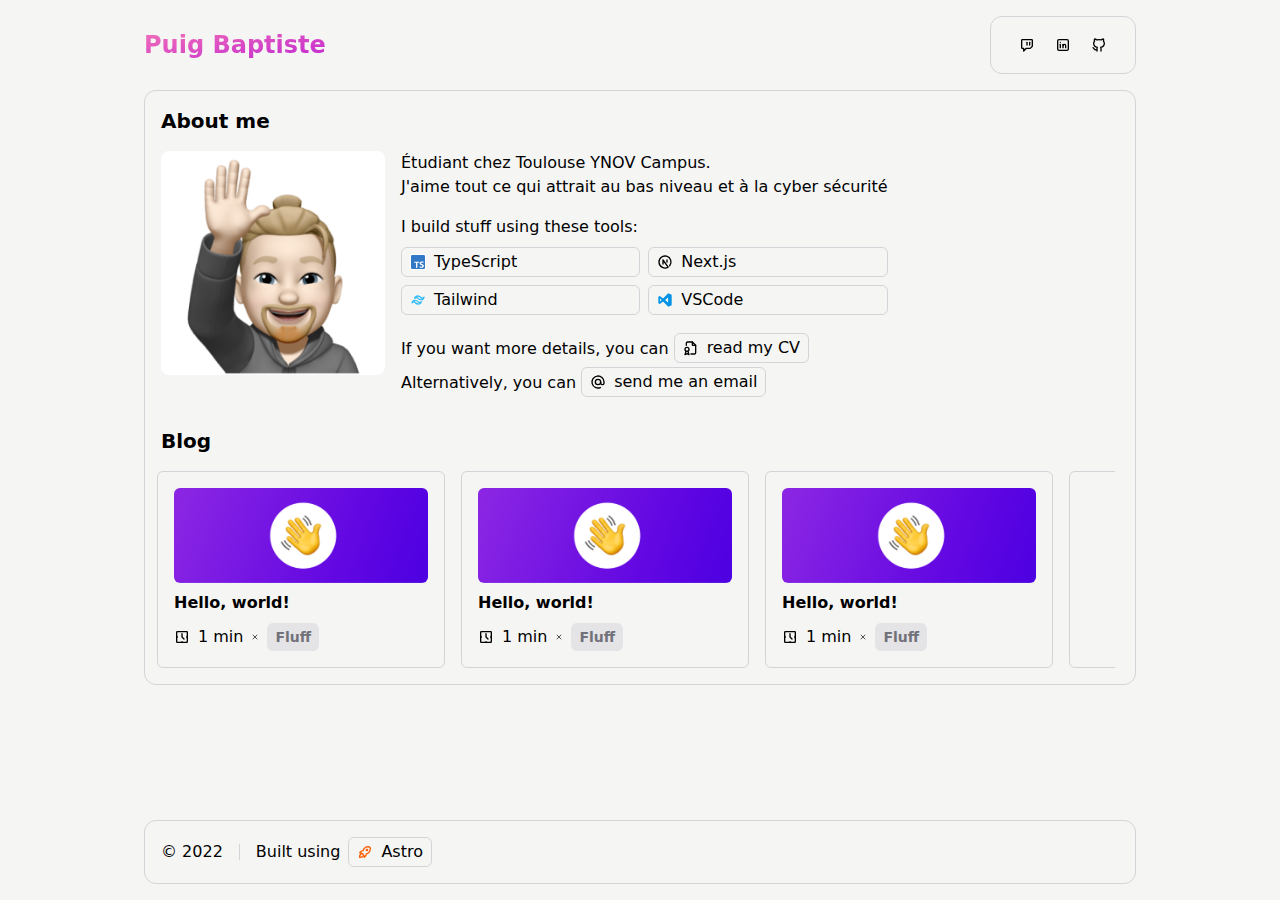
==== commit ccd0b9f4: "deploy: 4a6e0987a88fc5558bb3e586a3b694fbd7737b9b" ====
--- a/index.html
+++ b/index.html
@@ -14,7 +14,7 @@
     <nav class="flex items-center p-4">
   <a href="/">
     <h1 class="tx-md bg-gradient-to-br from-pink-400 to-fuchsia-600 bg-clip-text font-extrabold text-transparent lg:text-2xl">
-  Kopenkin Dmitrii
+  Puig Baptiste
 </h1>
   </a>
   <div class="ml-4 hidden items-center sm:flex">
@@ -40,8 +40,8 @@
     <div class="flex flex-col gap-4 md:flex-row">
   <img src="/dk-memoji.png" class="h-40 w-40 rounded-lg lg:h-56 lg:w-56" alt="">
   <div class="max-w-prose">
-    <p>👨🏻‍🎓 Senior Student Mentor at YNOV Toulouse.</p>
-    <p class="mb-4">In 😍 with all things web</p>
+    <p>Étudiant chez Toulouse YNOV Campus.</p>
+    <p class="mb-4">J'aime tout ce qui attrait au bas niveau et à la cyber sécurité</p>
     <p>I build stuff using these tools:</p>
     <div class="mt-2 mb-3 grid grid-cols-2 gap-2">
       <a href="https://www.typescriptlang.org/" class="inline-flex items-center rounded-md border border-zinc-300 p-0.5 px-2  transition-colors hover:border-[#3178c6] focus:border-[#3178c6] hover:bg-[#3178c6] focus:bg-[#3178c6] hover:text-white focus:text-white" target="_blank" rel="noopener">
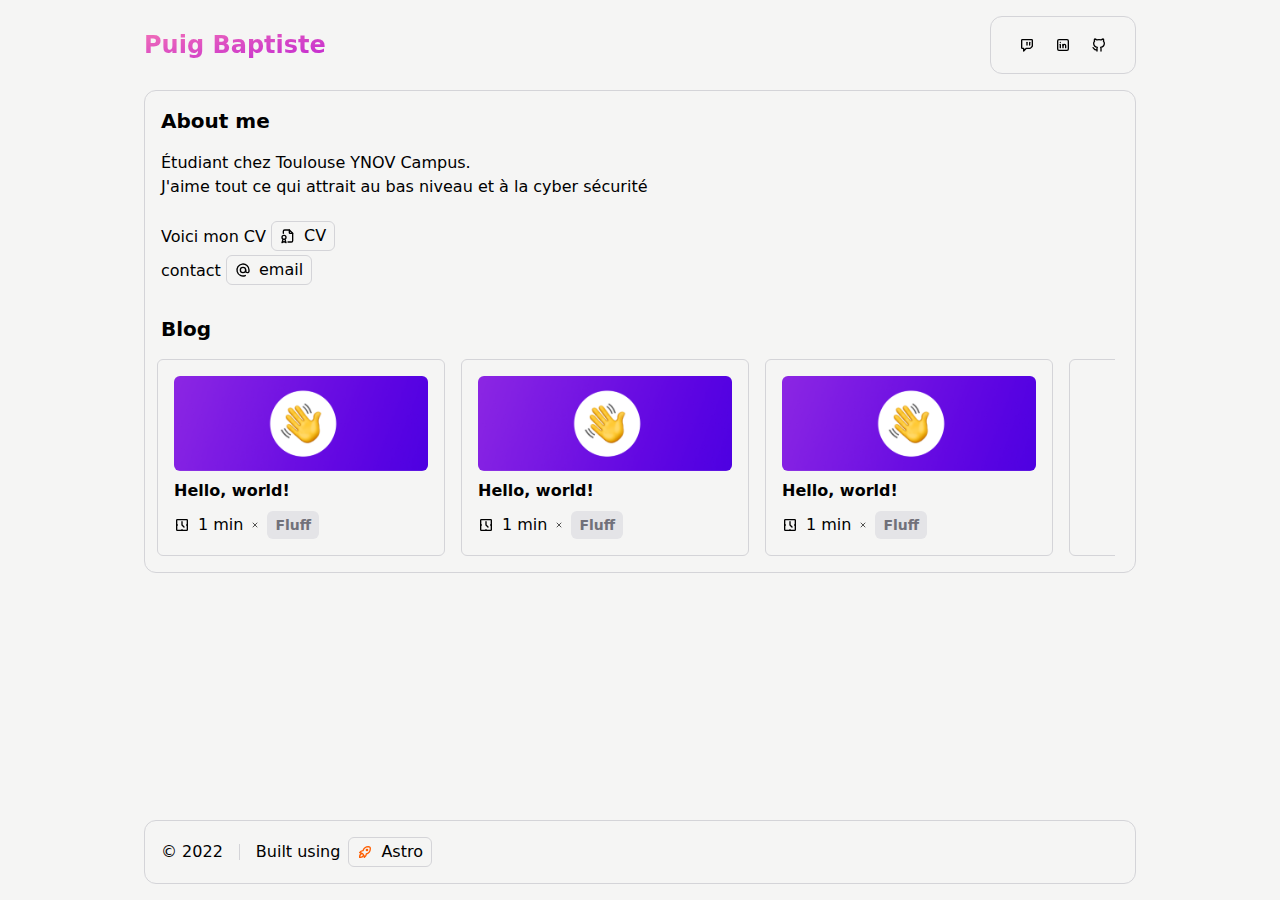
==== commit 531b1bd5: "deploy: 8b1e82f0bdd23f1fadf0ec1cb3a60a7be2d71d33" ====
--- a/index.html
+++ b/index.html
@@ -8,7 +8,7 @@
     <meta name="description" content="Étudiant à Toulouse Ynov Campus">
     <meta name="keywords" content="">
     <meta name="author" content="Kopenkin Dmitrii (hi@kopenkin.tech)">
-  <link rel="stylesheet" href="/assets/9cf71dcc.379d96e8.css" /><script type="module" src="/hoisted.43f04a81.js"></script></head>
+  <link rel="stylesheet" href="/assets/9cf71dcc.941a6088.css" /><script type="module" src="/hoisted.43f04a81.js"></script></head>
 
   <body class="bg-stone-100 min-h-screen flex flex-col max-w-5xl w-full mx-auto">
     <nav class="flex items-center p-4">
@@ -37,51 +37,24 @@
     <a href="/#about">
       <h2 class="font-semibold text-xl mb-4" id="#about">About me</h2>
     </a>
-    <div class="flex flex-col gap-4 md:flex-row">
-  <img src="/dk-memoji.png" class="h-40 w-40 rounded-lg lg:h-56 lg:w-56" alt="">
-  <div class="max-w-prose">
+    <div class="max-w-prose">
     <p>Étudiant chez Toulouse YNOV Campus.</p>
     <p class="mb-4">J'aime tout ce qui attrait au bas niveau et à la cyber sécurité</p>
-    <p>I build stuff using these tools:</p>
-    <div class="mt-2 mb-3 grid grid-cols-2 gap-2">
-      <a href="https://www.typescriptlang.org/" class="inline-flex items-center rounded-md border border-zinc-300 p-0.5 px-2  transition-colors hover:border-[#3178c6] focus:border-[#3178c6] hover:bg-[#3178c6] focus:bg-[#3178c6] hover:text-white focus:text-white" target="_blank" rel="noopener">
-  <svg xmlns="http://www.w3.org/2000/svg" fill="none" viewBox="0 0 512 512" width="512" height="512" class="h-4 w-4 border border-white">
-  <rect width="512" height="512" rx="50" fill="#3178c6"></rect>
-  <path fill="#ffffff" fill-rule="evenodd" d="M317 407v50c8.1 4.2 18 7.3 29 9.4s23 3.1 35 3.1 23-1.1 34-3.4 20-6.1 28-11c8.1-5.3 15-12 19-21s7.1-19 7.1-32c0-9.1-1.4-17-4.1-24s-6.6-13-12-18c-5.1-5.3-11-10-18-14s-15-8.2-24-12c-6.6-2.7-12-5.3-18-7.9-5.2-2.6-9.7-5.2-13-7.8-3.7-2.7-6.5-5.5-8.5-8.4-2-3-3-6.3-3-10 0-3.4.89-6.5 2.7-9.3s4.3-5.1 7.5-7.1 7.2-3.5 12-4.6c4.7-1.1 9.9-1.6 16-1.6 4.2 0 8.6.31 13 .94 4.6.63 9.3 1.6 14 2.9 4.7 1.3 9.3 2.9 14 4.9 4.4 2 8.5 4.3 12 6.9v-47c-7.6-2.9-16-5.1-25-6.5s-19-2.1-31-2.1-23 1.3-34 3.8-20 6.5-28 12c-8.1 5.4-14 12-19 21-4.7 8.4-7 18-7 30 0 15 4.3 28 13 38 8.6 11 22 19 39 27 6.9 2.8 13 5.6 19 8.3s11 5.5 15 8.4c4.3 2.9 7.7 6.1 10 9.5 2.5 3.4 3.8 7.4 3.8 12 0 3.2-.78 6.2-2.3 9s-3.9 5.2-7.1 7.2-7.1 3.6-12 4.8c-4.7 1.1-10 1.7-17 1.7-11 0-22-1.9-32-5.7-11-3.8-21-9.5-30-17zm-84-123h64v-41H118v41h64v183h51z" clip-rule="evenodd"></path>
-</svg>
-  <span class="ml-2">TypeScript</span>
-</a>
-      <a href="https://nextjs.org/" class="inline-flex items-center rounded-md border border-zinc-300 p-0.5 px-2  transition-colors hover:border-black focus:border-black hover:bg-black focus:bg-black hover:text-white focus:text-white" target="_blank" rel="noopener">
-  <svg xmlns="http://www.w3.org/2000/svg" class="h-4 w-4" width="24" height="24" viewBox="0 0 24 24" stroke="currentColor" stroke-width="2" fill="none" stroke-linecap="round" stroke-linejoin="round"><path stroke="none" d="M0 0h24v24H0z" fill="none"></path><path d="M9 15v-6l7.745 10.65a9 9 0 1 1 2.255 -1.993"></path><path d="M15 12v-3"></path></svg>
-  <span class="ml-2">Next.js</span>
-</a>
-      <a href="https://tailwindcss.com/" class="inline-flex items-center rounded-md border border-zinc-300 p-0.5 px-2  transition-colors group hover:border-[#36bdf9] hover:bg-[#36bdf9] focus:border-[#36bdf9] focus:bg-[#36bdf9] hover:text-white focus:text-white" target="_blank" rel="noopener">
-  <svg xmlns="http://www.w3.org/2000/svg" class="h-4 w-4 text-[#36bdf9] transition-colors group-hover:text-white" width="24" height="24" viewBox="0 0 24 24" stroke="currentColor" stroke-width="2" fill="none" stroke-linecap="round" stroke-linejoin="round"><path stroke="none" d="M0 0h24v24H0z" fill="none"></path><path d="M11.667 6c-2.49 0 -4.044 1.222 -4.667 3.667c.933 -1.223 2.023 -1.68 3.267 -1.375c.71 .174 1.217 .68 1.778 1.24c.916 .912 2 1.968 4.288 1.968c2.49 0 4.044 -1.222 4.667 -3.667c-.933 1.223 -2.023 1.68 -3.267 1.375c-.71 -.174 -1.217 -.68 -1.778 -1.24c-.916 -.912 -1.975 -1.968 -4.288 -1.968zm-4 6.5c-2.49 0 -4.044 1.222 -4.667 3.667c.933 -1.223 2.023 -1.68 3.267 -1.375c.71 .174 1.217 .68 1.778 1.24c.916 .912 1.975 1.968 4.288 1.968c2.49 0 4.044 -1.222 4.667 -3.667c-.933 1.223 -2.023 1.68 -3.267 1.375c-.71 -.174 -1.217 -.68 -1.778 -1.24c-.916 -.912 -1.975 -1.968 -4.288 -1.968z"></path></svg>
-  <span class="ml-2">Tailwind</span>
-</a>
-      <a href="https://code.visualstudio.com/" class="inline-flex items-center rounded-md border border-zinc-300 p-0.5 px-2  transition-colors hover:border-white focus:border-white hover:bg-white focus:bg-white hover:text-[#1e9cf0] focus:text-[#1e9cf0]" target="_blank" rel="noopener">
-  <svg xmlns="http://www.w3.org/2000/svg" data-name="Layer 1" viewBox="0 0 24 24" class="h-4 w-4">
-  <path fill="#0092E4" d="M16.85 2L9.09 9.77l-4.9-3.86L2.05 7v10l2.15 1.09 4.93-3.85L16.87 22 22 19.93V4zM4.37 14.3V9.65l2.44 2.43zm12.33 1.29L12.05 12l4.65-3.59z"></path>
-</svg>
-  <span class="ml-2">VSCode</span>
-</a>
-    </div>
     <p>
-      If you want more details, you can 
-      <a href="/cv-dmitrii_kopenkin.pdf" class="inline-flex items-center rounded-md border border-zinc-300 p-0.5 px-2  transition-colors translate-y-1.5 hover:border-zinc-500 focus:border-zinc-500" target="_blank" rel="noopener">
+      Voici mon CV 
+      <a href="/cvPUIGBAPTISTE.pdf" class="inline-flex items-center rounded-md border border-zinc-300 p-0.5 px-2  transition-colors translate-y-1.5 hover:border-zinc-500 focus:border-zinc-500" target="_blank" rel="noopener">
   <svg xmlns="http://www.w3.org/2000/svg" class="w-4" width="24" height="24" viewBox="0 0 24 24" stroke="currentColor" stroke-width="2" fill="none" stroke-linecap="round" stroke-linejoin="round"><path stroke="none" d="M0 0h24v24H0z" fill="none"></path><path d="M14 3v4a1 1 0 0 0 1 1h4"></path><path d="M5 8v-3a2 2 0 0 1 2 -2h7l5 5v11a2 2 0 0 1 -2 2h-5"></path><circle cx="6" cy="14" r="3"></circle><path d="M4.5 17l-1.5 5l3 -1.5l3 1.5l-1.5 -5"></path></svg>
-  <span class="ml-2">read my CV</span>
+  <span class="ml-2">CV</span>
 </a>
     </p>
     <p>
-      Alternatively, you can 
-      <a href="mailto:hi@kopenkin.tech?subject=Hi, I want to hire you 🚀" class="inline-flex items-center rounded-md border border-zinc-300 p-0.5 px-2  transition-colors translate-y-1.5 hover:border-zinc-500 focus:border-zinc-500">
+      contact 
+      <a href="mailto:baptiste.puig@ynov.com?subject=Hi, I would like to reach you" class="inline-flex items-center rounded-md border border-zinc-300 p-0.5 px-2  transition-colors translate-y-1.5 hover:border-zinc-500 focus:border-zinc-500">
   <svg xmlns="http://www.w3.org/2000/svg" class="w-4" width="24" height="24" viewBox="0 0 24 24" stroke="currentColor" stroke-width="2" fill="none" stroke-linecap="round" stroke-linejoin="round"><path stroke="none" d="M0 0h24v24H0z" fill="none"></path><circle cx="12" cy="12" r="4"></circle><path d="M16 12v1.5a2.5 2.5 0 0 0 5 0v-1.5a9 9 0 1 0 -5.5 8.28"></path></svg>
-  <span class="ml-2">send me an email</span>
+  <span class="ml-2">email</span>
 </a>
     </p>
   </div>
-</div>
 
     <a href="/blog">
       <h2 class="font-semibold text-xl mb-4 mt-8" id="#blog">Blog</h2>
--- a/assets/9cf71dcc.941a6088.css
+++ b/assets/9cf71dcc.941a6088.css
@@ -0,0 +1 @@
+*,:before,:after{box-sizing:border-box;border-width:0;border-style:solid;border-color:#e5e7eb}:before,:after{--tw-content: ""}html{line-height:1.5;-webkit-text-size-adjust:100%;-moz-tab-size:4;-o-tab-size:4;tab-size:4;font-family:ui-sans-serif,system-ui,-apple-system,BlinkMacSystemFont,Segoe UI,Roboto,Helvetica Neue,Arial,Noto Sans,sans-serif,"Apple Color Emoji","Segoe UI Emoji",Segoe UI Symbol,"Noto Color Emoji"}body{margin:0;line-height:inherit}hr{height:0;color:inherit;border-top-width:1px}abbr:where([title]){-webkit-text-decoration:underline dotted;text-decoration:underline dotted}h1,h2,h3,h4,h5,h6{font-size:inherit;font-weight:inherit}a{color:inherit;text-decoration:inherit}b,strong{font-weight:bolder}code,kbd,samp,pre{font-family:ui-monospace,SFMono-Regular,Menlo,Monaco,Consolas,Liberation Mono,Courier New,monospace;font-size:1em}small{font-size:80%}sub,sup{font-size:75%;line-height:0;position:relative;vertical-align:baseline}sub{bottom:-.25em}sup{top:-.5em}table{text-indent:0;border-color:inherit;border-collapse:collapse}button,input,optgroup,select,textarea{font-family:inherit;font-size:100%;font-weight:inherit;line-height:inherit;color:inherit;margin:0;padding:0}button,select{text-transform:none}button,[type=button],[type=reset],[type=submit]{-webkit-appearance:button;background-color:transparent;background-image:none}:-moz-focusring{outline:auto}:-moz-ui-invalid{box-shadow:none}progress{vertical-align:baseline}::-webkit-inner-spin-button,::-webkit-outer-spin-button{height:auto}[type=search]{-webkit-appearance:textfield;outline-offset:-2px}::-webkit-search-decoration{-webkit-appearance:none}::-webkit-file-upload-button{-webkit-appearance:button;font:inherit}summary{display:list-item}blockquote,dl,dd,h1,h2,h3,h4,h5,h6,hr,figure,p,pre{margin:0}fieldset{margin:0;padding:0}legend{padding:0}ol,ul,menu{list-style:none;margin:0;padding:0}textarea{resize:vertical}input::-moz-placeholder,textarea::-moz-placeholder{opacity:1;color:#9ca3af}input::placeholder,textarea::placeholder{opacity:1;color:#9ca3af}button,[role=button]{cursor:pointer}:disabled{cursor:default}img,svg,video,canvas,audio,iframe,embed,object{display:block;vertical-align:middle}img,video{max-width:100%;height:auto}*,:before,:after{--tw-border-spacing-x: 0;--tw-border-spacing-y: 0;--tw-translate-x: 0;--tw-translate-y: 0;--tw-rotate: 0;--tw-skew-x: 0;--tw-skew-y: 0;--tw-scale-x: 1;--tw-scale-y: 1;--tw-pan-x: ;--tw-pan-y: ;--tw-pinch-zoom: ;--tw-scroll-snap-strictness: proximity;--tw-ordinal: ;--tw-slashed-zero: ;--tw-numeric-figure: ;--tw-numeric-spacing: ;--tw-numeric-fraction: ;--tw-ring-inset: ;--tw-ring-offset-width: 0px;--tw-ring-offset-color: #fff;--tw-ring-color: rgb(59 130 246 / .5);--tw-ring-offset-shadow: 0 0 #0000;--tw-ring-shadow: 0 0 #0000;--tw-shadow: 0 0 #0000;--tw-shadow-colored: 0 0 #0000;--tw-blur: ;--tw-brightness: ;--tw-contrast: ;--tw-grayscale: ;--tw-hue-rotate: ;--tw-invert: ;--tw-saturate: ;--tw-sepia: ;--tw-drop-shadow: ;--tw-backdrop-blur: ;--tw-backdrop-brightness: ;--tw-backdrop-contrast: ;--tw-backdrop-grayscale: ;--tw-backdrop-hue-rotate: ;--tw-backdrop-invert: ;--tw-backdrop-opacity: ;--tw-backdrop-saturate: ;--tw-backdrop-sepia: }::-webkit-backdrop{--tw-border-spacing-x: 0;--tw-border-spacing-y: 0;--tw-translate-x: 0;--tw-translate-y: 0;--tw-rotate: 0;--tw-skew-x: 0;--tw-skew-y: 0;--tw-scale-x: 1;--tw-scale-y: 1;--tw-pan-x: ;--tw-pan-y: ;--tw-pinch-zoom: ;--tw-scroll-snap-strictness: proximity;--tw-ordinal: ;--tw-slashed-zero: ;--tw-numeric-figure: ;--tw-numeric-spacing: ;--tw-numeric-fraction: ;--tw-ring-inset: ;--tw-ring-offset-width: 0px;--tw-ring-offset-color: #fff;--tw-ring-color: rgb(59 130 246 / .5);--tw-ring-offset-shadow: 0 0 #0000;--tw-ring-shadow: 0 0 #0000;--tw-shadow: 0 0 #0000;--tw-shadow-colored: 0 0 #0000;--tw-blur: ;--tw-brightness: ;--tw-contrast: ;--tw-grayscale: ;--tw-hue-rotate: ;--tw-invert: ;--tw-saturate: ;--tw-sepia: ;--tw-drop-shadow: ;--tw-backdrop-blur: ;--tw-backdrop-brightness: ;--tw-backdrop-contrast: ;--tw-backdrop-grayscale: ;--tw-backdrop-hue-rotate: ;--tw-backdrop-invert: ;--tw-backdrop-opacity: ;--tw-backdrop-saturate: ;--tw-backdrop-sepia: }::backdrop{--tw-border-spacing-x: 0;--tw-border-spacing-y: 0;--tw-translate-x: 0;--tw-translate-y: 0;--tw-rotate: 0;--tw-skew-x: 0;--tw-skew-y: 0;--tw-scale-x: 1;--tw-scale-y: 1;--tw-pan-x: ;--tw-pan-y: ;--tw-pinch-zoom: ;--tw-scroll-snap-strictness: proximity;--tw-ordinal: ;--tw-slashed-zero: ;--tw-numeric-figure: ;--tw-numeric-spacing: ;--tw-numeric-fraction: ;--tw-ring-inset: ;--tw-ring-offset-width: 0px;--tw-ring-offset-color: #fff;--tw-ring-color: rgb(59 130 246 / .5);--tw-ring-offset-shadow: 0 0 #0000;--tw-ring-shadow: 0 0 #0000;--tw-shadow: 0 0 #0000;--tw-shadow-colored: 0 0 #0000;--tw-blur: ;--tw-brightness: ;--tw-contrast: ;--tw-grayscale: ;--tw-hue-rotate: ;--tw-invert: ;--tw-saturate: ;--tw-sepia: ;--tw-drop-shadow: ;--tw-backdrop-blur: ;--tw-backdrop-brightness: ;--tw-backdrop-contrast: ;--tw-backdrop-grayscale: ;--tw-backdrop-hue-rotate: ;--tw-backdrop-invert: ;--tw-backdrop-opacity: ;--tw-backdrop-saturate: ;--tw-backdrop-sepia: }.prose{color:var(--tw-prose-body);max-width:65ch}.prose :where([class~="lead"]):not(:where([class~="not-prose"] *)){color:var(--tw-prose-lead);font-size:1.25em;line-height:1.6;margin-top:1.2em;margin-bottom:1.2em}.prose :where(a):not(:where([class~="not-prose"] *)){color:var(--tw-prose-links);text-decoration:underline;font-weight:500}.prose :where(strong):not(:where([class~="not-prose"] *)){color:var(--tw-prose-bold);font-weight:600}.prose :where(a strong):not(:where([class~="not-prose"] *)){color:inherit}.prose :where(blockquote strong):not(:where([class~="not-prose"] *)){color:inherit}.prose :where(thead th strong):not(:where([class~="not-prose"] *)){color:inherit}.prose :where(ol):not(:where([class~="not-prose"] *)){list-style-type:decimal;margin-top:1.25em;margin-bottom:1.25em;padding-left:1.625em}.prose :where(ol[type="A"]):not(:where([class~="not-prose"] *)){list-style-type:upper-alpha}.prose :where(ol[type="a"]):not(:where([class~="not-prose"] *)){list-style-type:lower-alpha}.prose :where(ol[type="A" s]):not(:where([class~="not-prose"] *)){list-style-type:upper-alpha}.prose :where(ol[type="a" s]):not(:where([class~="not-prose"] *)){list-style-type:lower-alpha}.prose :where(ol[type="I"]):not(:where([class~="not-prose"] *)){list-style-type:upper-roman}.prose :where(ol[type="i"]):not(:where([class~="not-prose"] *)){list-style-type:lower-roman}.prose :where(ol[type="I" s]):not(:where([class~="not-prose"] *)){list-style-type:upper-roman}.prose :where(ol[type="i" s]):not(:where([class~="not-prose"] *)){list-style-type:lower-roman}.prose :where(ol[type="1"]):not(:where([class~="not-prose"] *)){list-style-type:decimal}.prose :where(ul):not(:where([class~="not-prose"] *)){list-style-type:disc;margin-top:1.25em;margin-bottom:1.25em;padding-left:1.625em}.prose :where(ol > li):not(:where([class~="not-prose"] *))::marker{font-weight:400;color:var(--tw-prose-counters)}.prose :where(ul > li):not(:where([class~="not-prose"] *))::marker{color:var(--tw-prose-bullets)}.prose :where(hr):not(:where([class~="not-prose"] *)){border-color:var(--tw-prose-hr);border-top-width:1px;margin-top:3em;margin-bottom:3em}.prose :where(blockquote):not(:where([class~="not-prose"] *)){font-weight:500;font-style:italic;color:var(--tw-prose-quotes);border-left-width:.25rem;border-left-color:var(--tw-prose-quote-borders);quotes:"\201c""\201d""\2018""\2019";margin-top:1.6em;margin-bottom:1.6em;padding-left:1em}.prose :where(blockquote p:first-of-type):not(:where([class~="not-prose"] *)):before{content:open-quote}.prose :where(blockquote p:last-of-type):not(:where([class~="not-prose"] *)):after{content:close-quote}.prose :where(h1):not(:where([class~="not-prose"] *)){color:var(--tw-prose-headings);font-weight:800;font-size:2.25em;margin-top:0;margin-bottom:.8888889em;line-height:1.1111111}.prose :where(h1 strong):not(:where([class~="not-prose"] *)){font-weight:900;color:inherit}.prose :where(h2):not(:where([class~="not-prose"] *)){color:var(--tw-prose-headings);font-weight:700;font-size:1.5em;margin-top:2em;margin-bottom:1em;line-height:1.3333333}.prose :where(h2 strong):not(:where([class~="not-prose"] *)){font-weight:800;color:inherit}.prose :where(h3):not(:where([class~="not-prose"] *)){color:var(--tw-prose-headings);font-weight:600;font-size:1.25em;margin-top:1.6em;margin-bottom:.6em;line-height:1.6}.prose :where(h3 strong):not(:where([class~="not-prose"] *)){font-weight:700;color:inherit}.prose :where(h4):not(:where([class~="not-prose"] *)){color:var(--tw-prose-headings);font-weight:600;margin-top:1.5em;margin-bottom:.5em;line-height:1.5}.prose :where(h4 strong):not(:where([class~="not-prose"] *)){font-weight:700;color:inherit}.prose :where(img):not(:where([class~="not-prose"] *)){margin-top:2em;margin-bottom:2em}.prose :where(figure > *):not(:where([class~="not-prose"] *)){margin-top:0;margin-bottom:0}.prose :where(figcaption):not(:where([class~="not-prose"] *)){color:var(--tw-prose-captions);font-size:.875em;line-height:1.4285714;margin-top:.8571429em}.prose :where(code):not(:where([class~="not-prose"] *)){color:var(--tw-prose-code);font-weight:600;font-size:.875em}.prose :where(code):not(:where([class~="not-prose"] *)):before{content:"`"}.prose :where(code):not(:where([class~="not-prose"] *)):after{content:"`"}.prose :where(a code):not(:where([class~="not-prose"] *)){color:inherit}.prose :where(h1 code):not(:where([class~="not-prose"] *)){color:inherit}.prose :where(h2 code):not(:where([class~="not-prose"] *)){color:inherit;font-size:.875em}.prose :where(h3 code):not(:where([class~="not-prose"] *)){color:inherit;font-size:.9em}.prose :where(h4 code):not(:where([class~="not-prose"] *)){color:inherit}.prose :where(blockquote code):not(:where([class~="not-prose"] *)){color:inherit}.prose :where(thead th code):not(:where([class~="not-prose"] *)){color:inherit}.prose :where(pre):not(:where([class~="not-prose"] *)){color:var(--tw-prose-pre-code);background-color:var(--tw-prose-pre-bg);overflow-x:auto;font-weight:400;font-size:.875em;line-height:1.7142857;margin-top:1.7142857em;margin-bottom:1.7142857em;border-radius:.375rem;padding:.8571429em 1.1428571em}.prose :where(pre code):not(:where([class~="not-prose"] *)){background-color:transparent;border-width:0;border-radius:0;padding:0;font-weight:inherit;color:inherit;font-size:inherit;font-family:inherit;line-height:inherit}.prose :where(pre code):not(:where([class~="not-prose"] *)):before{content:none}.prose :where(pre code):not(:where([class~="not-prose"] *)):after{content:none}.prose :where(table):not(:where([class~="not-prose"] *)){width:100%;table-layout:auto;text-align:left;margin-top:2em;margin-bottom:2em;font-size:.875em;line-height:1.7142857}.prose :where(thead):not(:where([class~="not-prose"] *)){border-bottom-width:1px;border-bottom-color:var(--tw-prose-th-borders)}.prose :where(thead th):not(:where([class~="not-prose"] *)){color:var(--tw-prose-headings);font-weight:600;vertical-align:bottom;padding-right:.5714286em;padding-bottom:.5714286em;padding-left:.5714286em}.prose :where(tbody tr):not(:where([class~="not-prose"] *)){border-bottom-width:1px;border-bottom-color:var(--tw-prose-td-borders)}.prose :where(tbody tr:last-child):not(:where([class~="not-prose"] *)){border-bottom-width:0}.prose :where(tbody td):not(:where([class~="not-prose"] *)){vertical-align:baseline}.prose :where(tfoot):not(:where([class~="not-prose"] *)){border-top-width:1px;border-top-color:var(--tw-prose-th-borders)}.prose :where(tfoot td):not(:where([class~="not-prose"] *)){vertical-align:top}.prose{--tw-prose-body: #374151;--tw-prose-headings: #111827;--tw-prose-lead: #4b5563;--tw-prose-links: #111827;--tw-prose-bold: #111827;--tw-prose-counters: #6b7280;--tw-prose-bullets: #d1d5db;--tw-prose-hr: #e5e7eb;--tw-prose-quotes: #111827;--tw-prose-quote-borders: #e5e7eb;--tw-prose-captions: #6b7280;--tw-prose-code: #111827;--tw-prose-pre-code: #e5e7eb;--tw-prose-pre-bg: #1f2937;--tw-prose-th-borders: #d1d5db;--tw-prose-td-borders: #e5e7eb;--tw-prose-invert-body: #d1d5db;--tw-prose-invert-headings: #fff;--tw-prose-invert-lead: #9ca3af;--tw-prose-invert-links: #fff;--tw-prose-invert-bold: #fff;--tw-prose-invert-counters: #9ca3af;--tw-prose-invert-bullets: #4b5563;--tw-prose-invert-hr: #374151;--tw-prose-invert-quotes: #f3f4f6;--tw-prose-invert-quote-borders: #374151;--tw-prose-invert-captions: #9ca3af;--tw-prose-invert-code: #fff;--tw-prose-invert-pre-code: #d1d5db;--tw-prose-invert-pre-bg: rgb(0 0 0 / 50%);--tw-prose-invert-th-borders: #4b5563;--tw-prose-invert-td-borders: #374151;font-size:1rem;line-height:1.75}.prose :where(p):not(:where([class~="not-prose"] *)){margin-top:1.25em;margin-bottom:1.25em}.prose :where(video):not(:where([class~="not-prose"] *)){margin-top:2em;margin-bottom:2em}.prose :where(figure):not(:where([class~="not-prose"] *)){margin-top:2em;margin-bottom:2em}.prose :where(li):not(:where([class~="not-prose"] *)){margin-top:.5em;margin-bottom:.5em}.prose :where(ol > li):not(:where([class~="not-prose"] *)){padding-left:.375em}.prose :where(ul > li):not(:where([class~="not-prose"] *)){padding-left:.375em}.prose :where(.prose > ul > li p):not(:where([class~="not-prose"] *)){margin-top:.75em;margin-bottom:.75em}.prose :where(.prose > ul > li > *:first-child):not(:where([class~="not-prose"] *)){margin-top:1.25em}.prose :where(.prose > ul > li > *:last-child):not(:where([class~="not-prose"] *)){margin-bottom:1.25em}.prose :where(.prose > ol > li > *:first-child):not(:where([class~="not-prose"] *)){margin-top:1.25em}.prose :where(.prose > ol > li > *:last-child):not(:where([class~="not-prose"] *)){margin-bottom:1.25em}.prose :where(ul ul,ul ol,ol ul,ol ol):not(:where([class~="not-prose"] *)){margin-top:.75em;margin-bottom:.75em}.prose :where(hr + *):not(:where([class~="not-prose"] *)){margin-top:0}.prose :where(h2 + *):not(:where([class~="not-prose"] *)){margin-top:0}.prose :where(h3 + *):not(:where([class~="not-prose"] *)){margin-top:0}.prose :where(h4 + *):not(:where([class~="not-prose"] *)){margin-top:0}.prose :where(thead th:first-child):not(:where([class~="not-prose"] *)){padding-left:0}.prose :where(thead th:last-child):not(:where([class~="not-prose"] *)){padding-right:0}.prose :where(tbody td,tfoot td):not(:where([class~="not-prose"] *)){padding:.5714286em}.prose :where(tbody td:first-child,tfoot td:first-child):not(:where([class~="not-prose"] *)){padding-left:0}.prose :where(tbody td:last-child,tfoot td:last-child):not(:where([class~="not-prose"] *)){padding-right:0}.prose :where(.prose > :first-child):not(:where([class~="not-prose"] *)){margin-top:0}.prose :where(.prose > :last-child):not(:where([class~="not-prose"] *)){margin-bottom:0}.prose-sm :where(.prose > ul > li p):not(:where([class~="not-prose"] *)){margin-top:.5714286em;margin-bottom:.5714286em}.prose-sm :where(.prose > ul > li > *:first-child):not(:where([class~="not-prose"] *)){margin-top:1.1428571em}.prose-sm :where(.prose > ul > li > *:last-child):not(:where([class~="not-prose"] *)){margin-bottom:1.1428571em}.prose-sm :where(.prose > ol > li > *:first-child):not(:where([class~="not-prose"] *)){margin-top:1.1428571em}.prose-sm :where(.prose > ol > li > *:last-child):not(:where([class~="not-prose"] *)){margin-bottom:1.1428571em}.prose-sm :where(.prose > :first-child):not(:where([class~="not-prose"] *)){margin-top:0}.prose-sm :where(.prose > :last-child):not(:where([class~="not-prose"] *)){margin-bottom:0}.prose-base :where(.prose > ul > li p):not(:where([class~="not-prose"] *)){margin-top:.75em;margin-bottom:.75em}.prose-base :where(.prose > ul > li > *:first-child):not(:where([class~="not-prose"] *)){margin-top:1.25em}.prose-base :where(.prose > ul > li > *:last-child):not(:where([class~="not-prose"] *)){margin-bottom:1.25em}.prose-base :where(.prose > ol > li > *:first-child):not(:where([class~="not-prose"] *)){margin-top:1.25em}.prose-base :where(.prose > ol > li > *:last-child):not(:where([class~="not-prose"] *)){margin-bottom:1.25em}.prose-base :where(.prose > :first-child):not(:where([class~="not-prose"] *)){margin-top:0}.prose-base :where(.prose > :last-child):not(:where([class~="not-prose"] *)){margin-bottom:0}.prose-lg :where(.prose > ul > li p):not(:where([class~="not-prose"] *)){margin-top:.8888889em;margin-bottom:.8888889em}.prose-lg :where(.prose > ul > li > *:first-child):not(:where([class~="not-prose"] *)){margin-top:1.3333333em}.prose-lg :where(.prose > ul > li > *:last-child):not(:where([class~="not-prose"] *)){margin-bottom:1.3333333em}.prose-lg :where(.prose > ol > li > *:first-child):not(:where([class~="not-prose"] *)){margin-top:1.3333333em}.prose-lg :where(.prose > ol > li > *:last-child):not(:where([class~="not-prose"] *)){margin-bottom:1.3333333em}.prose-lg :where(.prose > :first-child):not(:where([class~="not-prose"] *)){margin-top:0}.prose-lg :where(.prose > :last-child):not(:where([class~="not-prose"] *)){margin-bottom:0}.prose-xl :where(.prose > ul > li p):not(:where([class~="not-prose"] *)){margin-top:.8em;margin-bottom:.8em}.prose-xl :where(.prose > ul > li > *:first-child):not(:where([class~="not-prose"] *)){margin-top:1.2em}.prose-xl :where(.prose > ul > li > *:last-child):not(:where([class~="not-prose"] *)){margin-bottom:1.2em}.prose-xl :where(.prose > ol > li > *:first-child):not(:where([class~="not-prose"] *)){margin-top:1.2em}.prose-xl :where(.prose > ol > li > *:last-child):not(:where([class~="not-prose"] *)){margin-bottom:1.2em}.prose-xl :where(.prose > :first-child):not(:where([class~="not-prose"] *)){margin-top:0}.prose-xl :where(.prose > :last-child):not(:where([class~="not-prose"] *)){margin-bottom:0}.prose-2xl :where(.prose > ul > li p):not(:where([class~="not-prose"] *)){margin-top:.8333333em;margin-bottom:.8333333em}.prose-2xl :where(.prose > ul > li > *:first-child):not(:where([class~="not-prose"] *)){margin-top:1.3333333em}.prose-2xl :where(.prose > ul > li > *:last-child):not(:where([class~="not-prose"] *)){margin-bottom:1.3333333em}.prose-2xl :where(.prose > ol > li > *:first-child):not(:where([class~="not-prose"] *)){margin-top:1.3333333em}.prose-2xl :where(.prose > ol > li > *:last-child):not(:where([class~="not-prose"] *)){margin-bottom:1.3333333em}.prose-2xl :where(.prose > :first-child):not(:where([class~="not-prose"] *)){margin-top:0}.prose-2xl :where(.prose > :last-child):not(:where([class~="not-prose"] *)){margin-bottom:0}.prose-zinc{--tw-prose-body: #3f3f46;--tw-prose-headings: #18181b;--tw-prose-lead: #52525b;--tw-prose-links: #18181b;--tw-prose-bold: #18181b;--tw-prose-counters: #71717a;--tw-prose-bullets: #d4d4d8;--tw-prose-hr: #e4e4e7;--tw-prose-quotes: #18181b;--tw-prose-quote-borders: #e4e4e7;--tw-prose-captions: #71717a;--tw-prose-code: #18181b;--tw-prose-pre-code: #e4e4e7;--tw-prose-pre-bg: #27272a;--tw-prose-th-borders: #d4d4d8;--tw-prose-td-borders: #e4e4e7;--tw-prose-invert-body: #d4d4d8;--tw-prose-invert-headings: #fff;--tw-prose-invert-lead: #a1a1aa;--tw-prose-invert-links: #fff;--tw-prose-invert-bold: #fff;--tw-prose-invert-counters: #a1a1aa;--tw-prose-invert-bullets: #52525b;--tw-prose-invert-hr: #3f3f46;--tw-prose-invert-quotes: #f4f4f5;--tw-prose-invert-quote-borders: #3f3f46;--tw-prose-invert-captions: #a1a1aa;--tw-prose-invert-code: #fff;--tw-prose-invert-pre-code: #d4d4d8;--tw-prose-invert-pre-bg: rgb(0 0 0 / 50%);--tw-prose-invert-th-borders: #52525b;--tw-prose-invert-td-borders: #3f3f46}.-m-1{margin:-.25rem}.mx-4{margin-left:1rem;margin-right:1rem}.mx-auto{margin-left:auto;margin-right:auto}.my-2{margin-top:.5rem;margin-bottom:.5rem}.mx-2{margin-left:.5rem;margin-right:.5rem}.mt-auto{margin-top:auto}.ml-2{margin-left:.5rem}.ml-4{margin-left:1rem}.ml-auto{margin-left:auto}.mb-4{margin-bottom:1rem}.mt-8{margin-top:2rem}.mr-2{margin-right:.5rem}.mb-1{margin-bottom:.25rem}.mb-2{margin-bottom:.5rem}.mt-2{margin-top:.5rem}.mr-1{margin-right:.25rem}.mt-20{margin-top:5rem}.block{display:block}.flex{display:flex}.inline-flex{display:inline-flex}.grid{display:grid}.contents{display:contents}.hidden{display:none}.aspect-\[16\/6\]{aspect-ratio:16/6}.h-4{height:1rem}.h-6{height:1.5rem}.h-full{height:100%}.min-h-screen{min-height:100vh}.w-px{width:1px}.w-4{width:1rem}.w-6{width:1.5rem}.w-full{width:100%}.w-72{width:18rem}.w-2{width:.5rem}.max-w-5xl{max-width:64rem}.max-w-prose{max-width:65ch}.grow{flex-grow:1}.translate-y-0{--tw-translate-y: 0px;transform:translate(var(--tw-translate-x),var(--tw-translate-y)) rotate(var(--tw-rotate)) skew(var(--tw-skew-x)) skewY(var(--tw-skew-y)) scaleX(var(--tw-scale-x)) scaleY(var(--tw-scale-y))}.translate-y-1\.5{--tw-translate-y: .375rem;transform:translate(var(--tw-translate-x),var(--tw-translate-y)) rotate(var(--tw-rotate)) skew(var(--tw-skew-x)) skewY(var(--tw-skew-y)) scaleX(var(--tw-scale-x)) scaleY(var(--tw-scale-y))}.translate-y-1{--tw-translate-y: .25rem;transform:translate(var(--tw-translate-x),var(--tw-translate-y)) rotate(var(--tw-rotate)) skew(var(--tw-skew-x)) skewY(var(--tw-skew-y)) scaleX(var(--tw-scale-x)) scaleY(var(--tw-scale-y))}.snap-x{scroll-snap-type:x var(--tw-scroll-snap-strictness)}.snap-mandatory{--tw-scroll-snap-strictness: mandatory}.snap-start{scroll-snap-align:start}.auto-cols-min{grid-auto-columns:-webkit-min-content;grid-auto-columns:min-content}.grid-flow-col{grid-auto-flow:column}.grid-cols-3{grid-template-columns:repeat(3,minmax(0,1fr))}.flex-col{flex-direction:column}.flex-wrap{flex-wrap:wrap}.place-items-center{place-items:center}.items-center{align-items:center}.justify-center{justify-content:center}.gap-1{gap:.25rem}.gap-4{gap:1rem}.gap-2{gap:.5rem}.overflow-hidden{overflow:hidden}.overflow-x-auto{overflow-x:auto}.whitespace-nowrap{white-space:nowrap}.rounded-xl{border-radius:.75rem}.rounded-md{border-radius:.375rem}.rounded-lg{border-radius:.5rem}.border{border-width:1px}.border-zinc-300{--tw-border-opacity: 1;border-color:rgb(212 212 216 / var(--tw-border-opacity))}.bg-zinc-300{--tw-bg-opacity: 1;background-color:rgb(212 212 216 / var(--tw-bg-opacity))}.bg-stone-100{--tw-bg-opacity: 1;background-color:rgb(245 245 244 / var(--tw-bg-opacity))}.bg-zinc-200{--tw-bg-opacity: 1;background-color:rgb(228 228 231 / var(--tw-bg-opacity))}.bg-gradient-to-br{background-image:linear-gradient(to bottom right,var(--tw-gradient-stops))}.from-pink-400{--tw-gradient-from: #f472b6;--tw-gradient-to: rgb(244 114 182 / 0);--tw-gradient-stops: var(--tw-gradient-from), var(--tw-gradient-to)}.to-fuchsia-600{--tw-gradient-to: #c026d3}.bg-clip-text{-webkit-background-clip:text;background-clip:text}.p-4{padding:1rem}.p-1{padding:.25rem}.p-0\.5{padding:.125rem}.p-0{padding:0}.px-6{padding-left:1.5rem;padding-right:1.5rem}.py-4{padding-top:1rem;padding-bottom:1rem}.px-4{padding-left:1rem;padding-right:1rem}.px-2{padding-left:.5rem;padding-right:.5rem}.py-1{padding-top:.25rem;padding-bottom:.25rem}.text-center{text-align:center}.text-xl{font-size:1.25rem;line-height:1.75rem}.text-sm{font-size:.875rem;line-height:1.25rem}.text-2xl{font-size:1.5rem;line-height:2rem}.font-extrabold{font-weight:800}.font-semibold{font-weight:600}.font-bold{font-weight:700}.text-\[\#fe5e01\]{--tw-text-opacity: 1;color:rgb(254 94 1 / var(--tw-text-opacity))}.text-transparent{color:transparent}.text-zinc-500{--tw-text-opacity: 1;color:rgb(113 113 122 / var(--tw-text-opacity))}.filter{filter:var(--tw-blur) var(--tw-brightness) var(--tw-contrast) var(--tw-grayscale) var(--tw-hue-rotate) var(--tw-invert) var(--tw-saturate) var(--tw-sepia) var(--tw-drop-shadow)}.transition-colors{transition-property:color,background-color,border-color,fill,stroke,-webkit-text-decoration-color;transition-property:color,background-color,border-color,text-decoration-color,fill,stroke;transition-property:color,background-color,border-color,text-decoration-color,fill,stroke,-webkit-text-decoration-color;transition-timing-function:cubic-bezier(.4,0,.2,1);transition-duration:.15s}.transition-all{transition-property:all;transition-timing-function:cubic-bezier(.4,0,.2,1);transition-duration:.15s}.hover\:border-\[\#fe5e01\]:hover{--tw-border-opacity: 1;border-color:rgb(254 94 1 / var(--tw-border-opacity))}.hover\:border-zinc-500:hover{--tw-border-opacity: 1;border-color:rgb(113 113 122 / var(--tw-border-opacity))}.hover\:border-zinc-600:hover{--tw-border-opacity: 1;border-color:rgb(82 82 91 / var(--tw-border-opacity))}.hover\:bg-\[\#aa70ff\]:hover{--tw-bg-opacity: 1;background-color:rgb(170 112 255 / var(--tw-bg-opacity))}.hover\:bg-\[\#0966c2\]:hover{--tw-bg-opacity: 1;background-color:rgb(9 102 194 / var(--tw-bg-opacity))}.hover\:bg-\[\#171515\]:hover{--tw-bg-opacity: 1;background-color:rgb(23 21 21 / var(--tw-bg-opacity))}.hover\:text-\[\#fe5e01\]:hover{--tw-text-opacity: 1;color:rgb(254 94 1 / var(--tw-text-opacity))}.hover\:text-white:hover{--tw-text-opacity: 1;color:rgb(255 255 255 / var(--tw-text-opacity))}.hover\:text-zinc-600:hover{--tw-text-opacity: 1;color:rgb(82 82 91 / var(--tw-text-opacity))}.focus\:border-\[\#fe5e01\]:focus{--tw-border-opacity: 1;border-color:rgb(254 94 1 / var(--tw-border-opacity))}.focus\:border-zinc-500:focus{--tw-border-opacity: 1;border-color:rgb(113 113 122 / var(--tw-border-opacity))}.focus\:bg-\[\#aa70ff\]:focus{--tw-bg-opacity: 1;background-color:rgb(170 112 255 / var(--tw-bg-opacity))}.focus\:bg-\[\#0966c2\]:focus{--tw-bg-opacity: 1;background-color:rgb(9 102 194 / var(--tw-bg-opacity))}.focus\:bg-\[\#171515\]:focus{--tw-bg-opacity: 1;background-color:rgb(23 21 21 / var(--tw-bg-opacity))}.focus\:text-\[\#fe5e01\]:focus{--tw-text-opacity: 1;color:rgb(254 94 1 / var(--tw-text-opacity))}.focus\:text-white:focus{--tw-text-opacity: 1;color:rgb(255 255 255 / var(--tw-text-opacity))}@media (min-width: 640px){.sm\:flex{display:flex}}@media (min-width: 1024px){.lg\:prose-lg{font-size:1.125rem;line-height:1.7777778}.lg\:prose-lg :where(p):not(:where([class~="not-prose"] *)){margin-top:1.3333333em;margin-bottom:1.3333333em}.lg\:prose-lg :where([class~="lead"]):not(:where([class~="not-prose"] *)){font-size:1.2222222em;line-height:1.4545455;margin-top:1.0909091em;margin-bottom:1.0909091em}.lg\:prose-lg :where(blockquote):not(:where([class~="not-prose"] *)){margin-top:1.6666667em;margin-bottom:1.6666667em;padding-left:1em}.lg\:prose-lg :where(h1):not(:where([class~="not-prose"] *)){font-size:2.6666667em;margin-top:0;margin-bottom:.8333333em;line-height:1}.lg\:prose-lg :where(h2):not(:where([class~="not-prose"] *)){font-size:1.6666667em;margin-top:1.8666667em;margin-bottom:1.0666667em;line-height:1.3333333}.lg\:prose-lg :where(h3):not(:where([class~="not-prose"] *)){font-size:1.3333333em;margin-top:1.6666667em;margin-bottom:.6666667em;line-height:1.5}.lg\:prose-lg :where(h4):not(:where([class~="not-prose"] *)){margin-top:1.7777778em;margin-bottom:.4444444em;line-height:1.5555556}.lg\:prose-lg :where(img):not(:where([class~="not-prose"] *)){margin-top:1.7777778em;margin-bottom:1.7777778em}.lg\:prose-lg :where(video):not(:where([class~="not-prose"] *)){margin-top:1.7777778em;margin-bottom:1.7777778em}.lg\:prose-lg :where(figure):not(:where([class~="not-prose"] *)){margin-top:1.7777778em;margin-bottom:1.7777778em}.lg\:prose-lg :where(figure > *):not(:where([class~="not-prose"] *)){margin-top:0;margin-bottom:0}.lg\:prose-lg :where(figcaption):not(:where([class~="not-prose"] *)){font-size:.8888889em;line-height:1.5;margin-top:1em}.lg\:prose-lg :where(code):not(:where([class~="not-prose"] *)){font-size:.8888889em}.lg\:prose-lg :where(h2 code):not(:where([class~="not-prose"] *)){font-size:.8666667em}.lg\:prose-lg :where(h3 code):not(:where([class~="not-prose"] *)){font-size:.875em}.lg\:prose-lg :where(pre):not(:where([class~="not-prose"] *)){font-size:.8888889em;line-height:1.75;margin-top:2em;margin-bottom:2em;border-radius:.375rem;padding:1em 1.5em}.lg\:prose-lg :where(ol):not(:where([class~="not-prose"] *)){margin-top:1.3333333em;margin-bottom:1.3333333em;padding-left:1.5555556em}.lg\:prose-lg :where(ul):not(:where([class~="not-prose"] *)){margin-top:1.3333333em;margin-bottom:1.3333333em;padding-left:1.5555556em}.lg\:prose-lg :where(li):not(:where([class~="not-prose"] *)){margin-top:.6666667em;margin-bottom:.6666667em}.lg\:prose-lg :where(ol > li):not(:where([class~="not-prose"] *)){padding-left:.4444444em}.lg\:prose-lg :where(ul > li):not(:where([class~="not-prose"] *)){padding-left:.4444444em}.lg\:prose-lg :where(.prose > ul > li p):not(:where([class~="not-prose"] *)){margin-top:.8888889em;margin-bottom:.8888889em}.lg\:prose-lg :where(.prose > ul > li > *:first-child):not(:where([class~="not-prose"] *)){margin-top:1.3333333em}.lg\:prose-lg :where(.prose > ul > li > *:last-child):not(:where([class~="not-prose"] *)){margin-bottom:1.3333333em}.lg\:prose-lg :where(.prose > ol > li > *:first-child):not(:where([class~="not-prose"] *)){margin-top:1.3333333em}.lg\:prose-lg :where(.prose > ol > li > *:last-child):not(:where([class~="not-prose"] *)){margin-bottom:1.3333333em}.lg\:prose-lg :where(ul ul,ul ol,ol ul,ol ol):not(:where([class~="not-prose"] *)){margin-top:.8888889em;margin-bottom:.8888889em}.lg\:prose-lg :where(hr):not(:where([class~="not-prose"] *)){margin-top:3.1111111em;margin-bottom:3.1111111em}.lg\:prose-lg :where(hr + *):not(:where([class~="not-prose"] *)){margin-top:0}.lg\:prose-lg :where(h2 + *):not(:where([class~="not-prose"] *)){margin-top:0}.lg\:prose-lg :where(h3 + *):not(:where([class~="not-prose"] *)){margin-top:0}.lg\:prose-lg :where(h4 + *):not(:where([class~="not-prose"] *)){margin-top:0}.lg\:prose-lg :where(table):not(:where([class~="not-prose"] *)){font-size:.8888889em;line-height:1.5}.lg\:prose-lg :where(thead th):not(:where([class~="not-prose"] *)){padding-right:.75em;padding-bottom:.75em;padding-left:.75em}.lg\:prose-lg :where(thead th:first-child):not(:where([class~="not-prose"] *)){padding-left:0}.lg\:prose-lg :where(thead th:last-child):not(:where([class~="not-prose"] *)){padding-right:0}.lg\:prose-lg :where(tbody td,tfoot td):not(:where([class~="not-prose"] *)){padding:.75em}.lg\:prose-lg :where(tbody td:first-child,tfoot td:first-child):not(:where([class~="not-prose"] *)){padding-left:0}.lg\:prose-lg :where(tbody td:last-child,tfoot td:last-child):not(:where([class~="not-prose"] *)){padding-right:0}.lg\:prose-lg :where(.prose > :first-child):not(:where([class~="not-prose"] *)){margin-top:0}.lg\:prose-lg :where(.prose > :last-child):not(:where([class~="not-prose"] *)){margin-bottom:0}.lg\:gap-3{gap:.75rem}.lg\:text-2xl{font-size:1.5rem;line-height:2rem}}
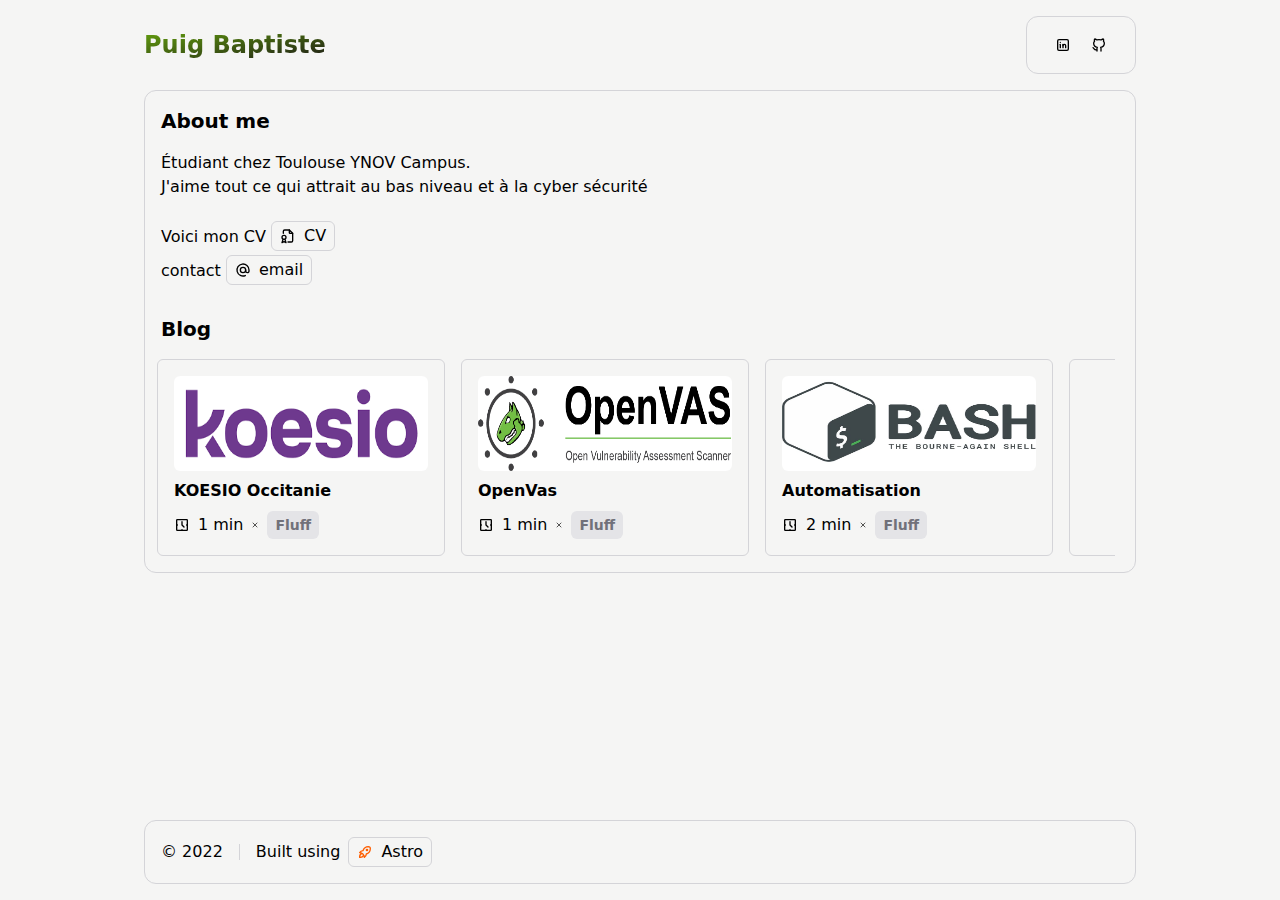
==== commit a77be85f: "deploy: 2ba947d59a3965ad38a651b609244a2db8775bb8" ====
--- a/index.html
+++ b/index.html
@@ -8,12 +8,12 @@
     <meta name="description" content="Étudiant à Toulouse Ynov Campus">
     <meta name="keywords" content="">
     <meta name="author" content="Kopenkin Dmitrii (hi@kopenkin.tech)">
-  <link rel="stylesheet" href="/assets/9cf71dcc.941a6088.css" /><script type="module" src="/hoisted.43f04a81.js"></script></head>
+  <link rel="stylesheet" href="/assets/9cf71dcc.503a02b7.css" /><script type="module" src="/hoisted.43f04a81.js"></script></head>
 
   <body class="bg-stone-100 min-h-screen flex flex-col max-w-5xl w-full mx-auto">
     <nav class="flex items-center p-4">
   <a href="/">
-    <h1 class="tx-md bg-gradient-to-br from-pink-400 to-fuchsia-600 bg-clip-text font-extrabold text-transparent lg:text-2xl">
+    <h1 class="tx-md bg-gradient-to-br from-lime-600 to-stone-900 bg-clip-text font-extrabold text-transparent lg:text-2xl">
   Puig Baptiste
 </h1>
   </a>
@@ -21,13 +21,10 @@
     
   </div>
   <div class="ml-auto flex items-center gap-1 rounded-xl border border-zinc-300 px-6 py-4 lg:gap-3">
-    <a href="https://www.twitch.tv/dmitriyk_" class="grid h-6 w-6 place-items-center rounded-md transition-colors hover:bg-[#aa70ff] hover:text-white focus:bg-[#aa70ff] focus:text-white">
-      <svg xmlns="http://www.w3.org/2000/svg" class="w-4" width="24" height="24" viewBox="0 0 24 24" stroke="currentColor" stroke-width="2" fill="none" stroke-linecap="round" stroke-linejoin="round"><path stroke="none" d="M0 0h24v24H0z" fill="none"></path><path d="M4 5v11a1 1 0 0 0 1 1h2v4l4 -4h5.584c.266 0 .52 -.105 .707 -.293l2.415 -2.414c.187 -.188 .293 -.442 .293 -.708v-8.585a1 1 0 0 0 -1 -1h-14a1 1 0 0 0 -1 1z"></path><line x1="16" y1="8" x2="16" y2="12"></line><line x1="12" y1="8" x2="12" y2="12"></line></svg>
-    </a>
-    <a href="https://www.linkedin.com/in/dmitrii-kopenkin/" class="grid h-6 w-6 place-items-center rounded-md transition-colors hover:bg-[#0966c2] hover:text-white focus:bg-[#0966c2] focus:text-white">
+    <a href="https://www.linkedin.com/in/baptiste-puig-4466971b6/" class="grid h-6 w-6 place-items-center rounded-md transition-colors hover:bg-[#0966c2] hover:text-white focus:bg-[#0966c2] focus:text-white">
       <svg xmlns="http://www.w3.org/2000/svg" class="w-4" width="24" height="24" viewBox="0 0 24 24" stroke="currentColor" stroke-width="2" fill="none" stroke-linecap="round" stroke-linejoin="round"><path stroke="none" d="M0 0h24v24H0z" fill="none"></path><rect x="4" y="4" width="16" height="16" rx="2"></rect><line x1="8" y1="11" x2="8" y2="16"></line><line x1="8" y1="8" x2="8" y2="8.01"></line><line x1="12" y1="16" x2="12" y2="11"></line><path d="M16 16v-3a2 2 0 0 0 -4 0"></path></svg>
     </a>
-    <a href="https://github.com/kopenkinda" class="grid h-6 w-6 place-items-center rounded-md transition-colors hover:bg-[#171515] hover:text-white focus:bg-[#171515] focus:text-white">
+    <a href="https://github.com/PuigB" class="grid h-6 w-6 place-items-center rounded-md transition-colors hover:bg-[#171515] hover:text-white focus:bg-[#171515] focus:text-white">
       <svg xmlns="http://www.w3.org/2000/svg" class="w-4" width="24" height="24" viewBox="0 0 24 24" stroke="currentColor" stroke-width="2" fill="none" stroke-linecap="round" stroke-linejoin="round"><path stroke="none" d="M0 0h24v24H0z" fill="none"></path><path d="M9 19c-4.3 1.4 -4.3 -2.5 -6 -3m12 5v-3.5c0 -1 .1 -1.4 -.5 -2c2.8 -.3 5.5 -1.4 5.5 -6a4.6 4.6 0 0 0 -1.3 -3.2a4.2 4.2 0 0 0 -.1 -3.2s-1.1 -.3 -3.5 1.3a12.3 12.3 0 0 0 -6.2 0c-2.4 -1.6 -3.5 -1.3 -3.5 -1.3a4.2 4.2 0 0 0 -.1 3.2a4.6 4.6 0 0 0 -1.3 3.2c0 4.6 2.7 5.7 5.5 6c-.6 .6 -.6 1.2 -.5 2v3.5"></path></svg>
     </a>
   </div>
@@ -63,8 +60,8 @@
       <div class="grid grid-flow-col auto-cols-min w-full h-full gap-4 snap-x snap-mandatory overflow-x-auto p-1">
         <a href="/blog/page1" class="h-full" rel="prefetch">
   <div class="inline-flex h-full w-72 snap-start flex-col rounded-md border border-zinc-300 p-4 transition-all hover:border-zinc-500">
-    <img src="/thumbnails/hello-world.png" alt="Hello, world!" class="w-full rounded-md aspect-[16/6]">
-    <strong class="my-2">Hello, world!</strong>
+    <img src="/thumbnails/koesio.png" alt="KOESIO Occitanie" class="w-full rounded-md aspect-[16/6]">
+    <strong class="my-2">KOESIO Occitanie</strong>
     <div class="mt-auto flex items-center">
       <span class="flex items-center">
         <svg xmlns="http://www.w3.org/2000/svg" class="mr-2 w-4" width="24" height="24" viewBox="0 0 24 24" stroke="currentColor" stroke-width="2" fill="none" stroke-linecap="round" stroke-linejoin="round"><path stroke="none" d="M0 0h24v24H0z" fill="none"></path><rect x="4" y="4" width="16" height="16" rx="1"></rect><path d="M12 7v5l3 3"></path><path d="M4 12h1"></path><path d="M19 12h1"></path><path d="M12 19v1"></path></svg>
@@ -81,8 +78,8 @@
   </div>
 </a><a href="/blog/page2" class="h-full" rel="prefetch">
   <div class="inline-flex h-full w-72 snap-start flex-col rounded-md border border-zinc-300 p-4 transition-all hover:border-zinc-500">
-    <img src="/thumbnails/hello-world.png" alt="Hello, world!" class="w-full rounded-md aspect-[16/6]">
-    <strong class="my-2">Hello, world!</strong>
+    <img src="/thumbnails/openvas.png" alt="OpenVas" class="w-full rounded-md aspect-[16/6]">
+    <strong class="my-2">OpenVas</strong>
     <div class="mt-auto flex items-center">
       <span class="flex items-center">
         <svg xmlns="http://www.w3.org/2000/svg" class="mr-2 w-4" width="24" height="24" viewBox="0 0 24 24" stroke="currentColor" stroke-width="2" fill="none" stroke-linecap="round" stroke-linejoin="round"><path stroke="none" d="M0 0h24v24H0z" fill="none"></path><rect x="4" y="4" width="16" height="16" rx="1"></rect><path d="M12 7v5l3 3"></path><path d="M4 12h1"></path><path d="M19 12h1"></path><path d="M12 19v1"></path></svg>
@@ -99,12 +96,12 @@
   </div>
 </a><a href="/blog/page3" class="h-full" rel="prefetch">
   <div class="inline-flex h-full w-72 snap-start flex-col rounded-md border border-zinc-300 p-4 transition-all hover:border-zinc-500">
-    <img src="/thumbnails/hello-world.png" alt="Hello, world!" class="w-full rounded-md aspect-[16/6]">
-    <strong class="my-2">Hello, world!</strong>
+    <img src="/thumbnails/script.png" alt="Automatisation" class="w-full rounded-md aspect-[16/6]">
+    <strong class="my-2">Automatisation</strong>
     <div class="mt-auto flex items-center">
       <span class="flex items-center">
         <svg xmlns="http://www.w3.org/2000/svg" class="mr-2 w-4" width="24" height="24" viewBox="0 0 24 24" stroke="currentColor" stroke-width="2" fill="none" stroke-linecap="round" stroke-linejoin="round"><path stroke="none" d="M0 0h24v24H0z" fill="none"></path><rect x="4" y="4" width="16" height="16" rx="1"></rect><path d="M12 7v5l3 3"></path><path d="M4 12h1"></path><path d="M19 12h1"></path><path d="M12 19v1"></path></svg>
-        <span>1 min</span>
+        <span>2 min</span>
         <svg xmlns="http://www.w3.org/2000/svg" class="mx-2 w-2" width="24" height="24" viewBox="0 0 24 24" stroke="currentColor" stroke-width="2" fill="none" stroke-linecap="round" stroke-linejoin="round"><path stroke="none" d="M0 0h24v24H0z" fill="none"></path><line x1="18" y1="6" x2="6" y2="18"></line><line x1="6" y1="6" x2="18" y2="18"></line></svg>
         <div class="flex items-center gap-2">
   <span class="rounded-md bg-zinc-200 px-2 py-1 text-sm font-semibold text-zinc-500">
--- a/assets/9cf71dcc.503a02b7.css
+++ b/assets/9cf71dcc.503a02b7.css
@@ -0,0 +1 @@
+*,:before,:after{box-sizing:border-box;border-width:0;border-style:solid;border-color:#e5e7eb}:before,:after{--tw-content: ""}html{line-height:1.5;-webkit-text-size-adjust:100%;-moz-tab-size:4;-o-tab-size:4;tab-size:4;font-family:ui-sans-serif,system-ui,-apple-system,BlinkMacSystemFont,Segoe UI,Roboto,Helvetica Neue,Arial,Noto Sans,sans-serif,"Apple Color Emoji","Segoe UI Emoji",Segoe UI Symbol,"Noto Color Emoji"}body{margin:0;line-height:inherit}hr{height:0;color:inherit;border-top-width:1px}abbr:where([title]){-webkit-text-decoration:underline dotted;text-decoration:underline dotted}h1,h2,h3,h4,h5,h6{font-size:inherit;font-weight:inherit}a{color:inherit;text-decoration:inherit}b,strong{font-weight:bolder}code,kbd,samp,pre{font-family:ui-monospace,SFMono-Regular,Menlo,Monaco,Consolas,Liberation Mono,Courier New,monospace;font-size:1em}small{font-size:80%}sub,sup{font-size:75%;line-height:0;position:relative;vertical-align:baseline}sub{bottom:-.25em}sup{top:-.5em}table{text-indent:0;border-color:inherit;border-collapse:collapse}button,input,optgroup,select,textarea{font-family:inherit;font-size:100%;font-weight:inherit;line-height:inherit;color:inherit;margin:0;padding:0}button,select{text-transform:none}button,[type=button],[type=reset],[type=submit]{-webkit-appearance:button;background-color:transparent;background-image:none}:-moz-focusring{outline:auto}:-moz-ui-invalid{box-shadow:none}progress{vertical-align:baseline}::-webkit-inner-spin-button,::-webkit-outer-spin-button{height:auto}[type=search]{-webkit-appearance:textfield;outline-offset:-2px}::-webkit-search-decoration{-webkit-appearance:none}::-webkit-file-upload-button{-webkit-appearance:button;font:inherit}summary{display:list-item}blockquote,dl,dd,h1,h2,h3,h4,h5,h6,hr,figure,p,pre{margin:0}fieldset{margin:0;padding:0}legend{padding:0}ol,ul,menu{list-style:none;margin:0;padding:0}textarea{resize:vertical}input::-moz-placeholder,textarea::-moz-placeholder{opacity:1;color:#9ca3af}input::placeholder,textarea::placeholder{opacity:1;color:#9ca3af}button,[role=button]{cursor:pointer}:disabled{cursor:default}img,svg,video,canvas,audio,iframe,embed,object{display:block;vertical-align:middle}img,video{max-width:100%;height:auto}*,:before,:after{--tw-border-spacing-x: 0;--tw-border-spacing-y: 0;--tw-translate-x: 0;--tw-translate-y: 0;--tw-rotate: 0;--tw-skew-x: 0;--tw-skew-y: 0;--tw-scale-x: 1;--tw-scale-y: 1;--tw-pan-x: ;--tw-pan-y: ;--tw-pinch-zoom: ;--tw-scroll-snap-strictness: proximity;--tw-ordinal: ;--tw-slashed-zero: ;--tw-numeric-figure: ;--tw-numeric-spacing: ;--tw-numeric-fraction: ;--tw-ring-inset: ;--tw-ring-offset-width: 0px;--tw-ring-offset-color: #fff;--tw-ring-color: rgb(59 130 246 / .5);--tw-ring-offset-shadow: 0 0 #0000;--tw-ring-shadow: 0 0 #0000;--tw-shadow: 0 0 #0000;--tw-shadow-colored: 0 0 #0000;--tw-blur: ;--tw-brightness: ;--tw-contrast: ;--tw-grayscale: ;--tw-hue-rotate: ;--tw-invert: ;--tw-saturate: ;--tw-sepia: ;--tw-drop-shadow: ;--tw-backdrop-blur: ;--tw-backdrop-brightness: ;--tw-backdrop-contrast: ;--tw-backdrop-grayscale: ;--tw-backdrop-hue-rotate: ;--tw-backdrop-invert: ;--tw-backdrop-opacity: ;--tw-backdrop-saturate: ;--tw-backdrop-sepia: }::-webkit-backdrop{--tw-border-spacing-x: 0;--tw-border-spacing-y: 0;--tw-translate-x: 0;--tw-translate-y: 0;--tw-rotate: 0;--tw-skew-x: 0;--tw-skew-y: 0;--tw-scale-x: 1;--tw-scale-y: 1;--tw-pan-x: ;--tw-pan-y: ;--tw-pinch-zoom: ;--tw-scroll-snap-strictness: proximity;--tw-ordinal: ;--tw-slashed-zero: ;--tw-numeric-figure: ;--tw-numeric-spacing: ;--tw-numeric-fraction: ;--tw-ring-inset: ;--tw-ring-offset-width: 0px;--tw-ring-offset-color: #fff;--tw-ring-color: rgb(59 130 246 / .5);--tw-ring-offset-shadow: 0 0 #0000;--tw-ring-shadow: 0 0 #0000;--tw-shadow: 0 0 #0000;--tw-shadow-colored: 0 0 #0000;--tw-blur: ;--tw-brightness: ;--tw-contrast: ;--tw-grayscale: ;--tw-hue-rotate: ;--tw-invert: ;--tw-saturate: ;--tw-sepia: ;--tw-drop-shadow: ;--tw-backdrop-blur: ;--tw-backdrop-brightness: ;--tw-backdrop-contrast: ;--tw-backdrop-grayscale: ;--tw-backdrop-hue-rotate: ;--tw-backdrop-invert: ;--tw-backdrop-opacity: ;--tw-backdrop-saturate: ;--tw-backdrop-sepia: }::backdrop{--tw-border-spacing-x: 0;--tw-border-spacing-y: 0;--tw-translate-x: 0;--tw-translate-y: 0;--tw-rotate: 0;--tw-skew-x: 0;--tw-skew-y: 0;--tw-scale-x: 1;--tw-scale-y: 1;--tw-pan-x: ;--tw-pan-y: ;--tw-pinch-zoom: ;--tw-scroll-snap-strictness: proximity;--tw-ordinal: ;--tw-slashed-zero: ;--tw-numeric-figure: ;--tw-numeric-spacing: ;--tw-numeric-fraction: ;--tw-ring-inset: ;--tw-ring-offset-width: 0px;--tw-ring-offset-color: #fff;--tw-ring-color: rgb(59 130 246 / .5);--tw-ring-offset-shadow: 0 0 #0000;--tw-ring-shadow: 0 0 #0000;--tw-shadow: 0 0 #0000;--tw-shadow-colored: 0 0 #0000;--tw-blur: ;--tw-brightness: ;--tw-contrast: ;--tw-grayscale: ;--tw-hue-rotate: ;--tw-invert: ;--tw-saturate: ;--tw-sepia: ;--tw-drop-shadow: ;--tw-backdrop-blur: ;--tw-backdrop-brightness: ;--tw-backdrop-contrast: ;--tw-backdrop-grayscale: ;--tw-backdrop-hue-rotate: ;--tw-backdrop-invert: ;--tw-backdrop-opacity: ;--tw-backdrop-saturate: ;--tw-backdrop-sepia: }.prose{color:var(--tw-prose-body);max-width:65ch}.prose :where([class~="lead"]):not(:where([class~="not-prose"] *)){color:var(--tw-prose-lead);font-size:1.25em;line-height:1.6;margin-top:1.2em;margin-bottom:1.2em}.prose :where(a):not(:where([class~="not-prose"] *)){color:var(--tw-prose-links);text-decoration:underline;font-weight:500}.prose :where(strong):not(:where([class~="not-prose"] *)){color:var(--tw-prose-bold);font-weight:600}.prose :where(a strong):not(:where([class~="not-prose"] *)){color:inherit}.prose :where(blockquote strong):not(:where([class~="not-prose"] *)){color:inherit}.prose :where(thead th strong):not(:where([class~="not-prose"] *)){color:inherit}.prose :where(ol):not(:where([class~="not-prose"] *)){list-style-type:decimal;margin-top:1.25em;margin-bottom:1.25em;padding-left:1.625em}.prose :where(ol[type="A"]):not(:where([class~="not-prose"] *)){list-style-type:upper-alpha}.prose :where(ol[type="a"]):not(:where([class~="not-prose"] *)){list-style-type:lower-alpha}.prose :where(ol[type="A" s]):not(:where([class~="not-prose"] *)){list-style-type:upper-alpha}.prose :where(ol[type="a" s]):not(:where([class~="not-prose"] *)){list-style-type:lower-alpha}.prose :where(ol[type="I"]):not(:where([class~="not-prose"] *)){list-style-type:upper-roman}.prose :where(ol[type="i"]):not(:where([class~="not-prose"] *)){list-style-type:lower-roman}.prose :where(ol[type="I" s]):not(:where([class~="not-prose"] *)){list-style-type:upper-roman}.prose :where(ol[type="i" s]):not(:where([class~="not-prose"] *)){list-style-type:lower-roman}.prose :where(ol[type="1"]):not(:where([class~="not-prose"] *)){list-style-type:decimal}.prose :where(ul):not(:where([class~="not-prose"] *)){list-style-type:disc;margin-top:1.25em;margin-bottom:1.25em;padding-left:1.625em}.prose :where(ol > li):not(:where([class~="not-prose"] *))::marker{font-weight:400;color:var(--tw-prose-counters)}.prose :where(ul > li):not(:where([class~="not-prose"] *))::marker{color:var(--tw-prose-bullets)}.prose :where(hr):not(:where([class~="not-prose"] *)){border-color:var(--tw-prose-hr);border-top-width:1px;margin-top:3em;margin-bottom:3em}.prose :where(blockquote):not(:where([class~="not-prose"] *)){font-weight:500;font-style:italic;color:var(--tw-prose-quotes);border-left-width:.25rem;border-left-color:var(--tw-prose-quote-borders);quotes:"\201c""\201d""\2018""\2019";margin-top:1.6em;margin-bottom:1.6em;padding-left:1em}.prose :where(blockquote p:first-of-type):not(:where([class~="not-prose"] *)):before{content:open-quote}.prose :where(blockquote p:last-of-type):not(:where([class~="not-prose"] *)):after{content:close-quote}.prose :where(h1):not(:where([class~="not-prose"] *)){color:var(--tw-prose-headings);font-weight:800;font-size:2.25em;margin-top:0;margin-bottom:.8888889em;line-height:1.1111111}.prose :where(h1 strong):not(:where([class~="not-prose"] *)){font-weight:900;color:inherit}.prose :where(h2):not(:where([class~="not-prose"] *)){color:var(--tw-prose-headings);font-weight:700;font-size:1.5em;margin-top:2em;margin-bottom:1em;line-height:1.3333333}.prose :where(h2 strong):not(:where([class~="not-prose"] *)){font-weight:800;color:inherit}.prose :where(h3):not(:where([class~="not-prose"] *)){color:var(--tw-prose-headings);font-weight:600;font-size:1.25em;margin-top:1.6em;margin-bottom:.6em;line-height:1.6}.prose :where(h3 strong):not(:where([class~="not-prose"] *)){font-weight:700;color:inherit}.prose :where(h4):not(:where([class~="not-prose"] *)){color:var(--tw-prose-headings);font-weight:600;margin-top:1.5em;margin-bottom:.5em;line-height:1.5}.prose :where(h4 strong):not(:where([class~="not-prose"] *)){font-weight:700;color:inherit}.prose :where(img):not(:where([class~="not-prose"] *)){margin-top:2em;margin-bottom:2em}.prose :where(figure > *):not(:where([class~="not-prose"] *)){margin-top:0;margin-bottom:0}.prose :where(figcaption):not(:where([class~="not-prose"] *)){color:var(--tw-prose-captions);font-size:.875em;line-height:1.4285714;margin-top:.8571429em}.prose :where(code):not(:where([class~="not-prose"] *)){color:var(--tw-prose-code);font-weight:600;font-size:.875em}.prose :where(code):not(:where([class~="not-prose"] *)):before{content:"`"}.prose :where(code):not(:where([class~="not-prose"] *)):after{content:"`"}.prose :where(a code):not(:where([class~="not-prose"] *)){color:inherit}.prose :where(h1 code):not(:where([class~="not-prose"] *)){color:inherit}.prose :where(h2 code):not(:where([class~="not-prose"] *)){color:inherit;font-size:.875em}.prose :where(h3 code):not(:where([class~="not-prose"] *)){color:inherit;font-size:.9em}.prose :where(h4 code):not(:where([class~="not-prose"] *)){color:inherit}.prose :where(blockquote code):not(:where([class~="not-prose"] *)){color:inherit}.prose :where(thead th code):not(:where([class~="not-prose"] *)){color:inherit}.prose :where(pre):not(:where([class~="not-prose"] *)){color:var(--tw-prose-pre-code);background-color:var(--tw-prose-pre-bg);overflow-x:auto;font-weight:400;font-size:.875em;line-height:1.7142857;margin-top:1.7142857em;margin-bottom:1.7142857em;border-radius:.375rem;padding:.8571429em 1.1428571em}.prose :where(pre code):not(:where([class~="not-prose"] *)){background-color:transparent;border-width:0;border-radius:0;padding:0;font-weight:inherit;color:inherit;font-size:inherit;font-family:inherit;line-height:inherit}.prose :where(pre code):not(:where([class~="not-prose"] *)):before{content:none}.prose :where(pre code):not(:where([class~="not-prose"] *)):after{content:none}.prose :where(table):not(:where([class~="not-prose"] *)){width:100%;table-layout:auto;text-align:left;margin-top:2em;margin-bottom:2em;font-size:.875em;line-height:1.7142857}.prose :where(thead):not(:where([class~="not-prose"] *)){border-bottom-width:1px;border-bottom-color:var(--tw-prose-th-borders)}.prose :where(thead th):not(:where([class~="not-prose"] *)){color:var(--tw-prose-headings);font-weight:600;vertical-align:bottom;padding-right:.5714286em;padding-bottom:.5714286em;padding-left:.5714286em}.prose :where(tbody tr):not(:where([class~="not-prose"] *)){border-bottom-width:1px;border-bottom-color:var(--tw-prose-td-borders)}.prose :where(tbody tr:last-child):not(:where([class~="not-prose"] *)){border-bottom-width:0}.prose :where(tbody td):not(:where([class~="not-prose"] *)){vertical-align:baseline}.prose :where(tfoot):not(:where([class~="not-prose"] *)){border-top-width:1px;border-top-color:var(--tw-prose-th-borders)}.prose :where(tfoot td):not(:where([class~="not-prose"] *)){vertical-align:top}.prose{--tw-prose-body: #374151;--tw-prose-headings: #111827;--tw-prose-lead: #4b5563;--tw-prose-links: #111827;--tw-prose-bold: #111827;--tw-prose-counters: #6b7280;--tw-prose-bullets: #d1d5db;--tw-prose-hr: #e5e7eb;--tw-prose-quotes: #111827;--tw-prose-quote-borders: #e5e7eb;--tw-prose-captions: #6b7280;--tw-prose-code: #111827;--tw-prose-pre-code: #e5e7eb;--tw-prose-pre-bg: #1f2937;--tw-prose-th-borders: #d1d5db;--tw-prose-td-borders: #e5e7eb;--tw-prose-invert-body: #d1d5db;--tw-prose-invert-headings: #fff;--tw-prose-invert-lead: #9ca3af;--tw-prose-invert-links: #fff;--tw-prose-invert-bold: #fff;--tw-prose-invert-counters: #9ca3af;--tw-prose-invert-bullets: #4b5563;--tw-prose-invert-hr: #374151;--tw-prose-invert-quotes: #f3f4f6;--tw-prose-invert-quote-borders: #374151;--tw-prose-invert-captions: #9ca3af;--tw-prose-invert-code: #fff;--tw-prose-invert-pre-code: #d1d5db;--tw-prose-invert-pre-bg: rgb(0 0 0 / 50%);--tw-prose-invert-th-borders: #4b5563;--tw-prose-invert-td-borders: #374151;font-size:1rem;line-height:1.75}.prose :where(p):not(:where([class~="not-prose"] *)){margin-top:1.25em;margin-bottom:1.25em}.prose :where(video):not(:where([class~="not-prose"] *)){margin-top:2em;margin-bottom:2em}.prose :where(figure):not(:where([class~="not-prose"] *)){margin-top:2em;margin-bottom:2em}.prose :where(li):not(:where([class~="not-prose"] *)){margin-top:.5em;margin-bottom:.5em}.prose :where(ol > li):not(:where([class~="not-prose"] *)){padding-left:.375em}.prose :where(ul > li):not(:where([class~="not-prose"] *)){padding-left:.375em}.prose :where(.prose > ul > li p):not(:where([class~="not-prose"] *)){margin-top:.75em;margin-bottom:.75em}.prose :where(.prose > ul > li > *:first-child):not(:where([class~="not-prose"] *)){margin-top:1.25em}.prose :where(.prose > ul > li > *:last-child):not(:where([class~="not-prose"] *)){margin-bottom:1.25em}.prose :where(.prose > ol > li > *:first-child):not(:where([class~="not-prose"] *)){margin-top:1.25em}.prose :where(.prose > ol > li > *:last-child):not(:where([class~="not-prose"] *)){margin-bottom:1.25em}.prose :where(ul ul,ul ol,ol ul,ol ol):not(:where([class~="not-prose"] *)){margin-top:.75em;margin-bottom:.75em}.prose :where(hr + *):not(:where([class~="not-prose"] *)){margin-top:0}.prose :where(h2 + *):not(:where([class~="not-prose"] *)){margin-top:0}.prose :where(h3 + *):not(:where([class~="not-prose"] *)){margin-top:0}.prose :where(h4 + *):not(:where([class~="not-prose"] *)){margin-top:0}.prose :where(thead th:first-child):not(:where([class~="not-prose"] *)){padding-left:0}.prose :where(thead th:last-child):not(:where([class~="not-prose"] *)){padding-right:0}.prose :where(tbody td,tfoot td):not(:where([class~="not-prose"] *)){padding:.5714286em}.prose :where(tbody td:first-child,tfoot td:first-child):not(:where([class~="not-prose"] *)){padding-left:0}.prose :where(tbody td:last-child,tfoot td:last-child):not(:where([class~="not-prose"] *)){padding-right:0}.prose :where(.prose > :first-child):not(:where([class~="not-prose"] *)){margin-top:0}.prose :where(.prose > :last-child):not(:where([class~="not-prose"] *)){margin-bottom:0}.prose-sm :where(.prose > ul > li p):not(:where([class~="not-prose"] *)){margin-top:.5714286em;margin-bottom:.5714286em}.prose-sm :where(.prose > ul > li > *:first-child):not(:where([class~="not-prose"] *)){margin-top:1.1428571em}.prose-sm :where(.prose > ul > li > *:last-child):not(:where([class~="not-prose"] *)){margin-bottom:1.1428571em}.prose-sm :where(.prose > ol > li > *:first-child):not(:where([class~="not-prose"] *)){margin-top:1.1428571em}.prose-sm :where(.prose > ol > li > *:last-child):not(:where([class~="not-prose"] *)){margin-bottom:1.1428571em}.prose-sm :where(.prose > :first-child):not(:where([class~="not-prose"] *)){margin-top:0}.prose-sm :where(.prose > :last-child):not(:where([class~="not-prose"] *)){margin-bottom:0}.prose-base :where(.prose > ul > li p):not(:where([class~="not-prose"] *)){margin-top:.75em;margin-bottom:.75em}.prose-base :where(.prose > ul > li > *:first-child):not(:where([class~="not-prose"] *)){margin-top:1.25em}.prose-base :where(.prose > ul > li > *:last-child):not(:where([class~="not-prose"] *)){margin-bottom:1.25em}.prose-base :where(.prose > ol > li > *:first-child):not(:where([class~="not-prose"] *)){margin-top:1.25em}.prose-base :where(.prose > ol > li > *:last-child):not(:where([class~="not-prose"] *)){margin-bottom:1.25em}.prose-base :where(.prose > :first-child):not(:where([class~="not-prose"] *)){margin-top:0}.prose-base :where(.prose > :last-child):not(:where([class~="not-prose"] *)){margin-bottom:0}.prose-lg :where(.prose > ul > li p):not(:where([class~="not-prose"] *)){margin-top:.8888889em;margin-bottom:.8888889em}.prose-lg :where(.prose > ul > li > *:first-child):not(:where([class~="not-prose"] *)){margin-top:1.3333333em}.prose-lg :where(.prose > ul > li > *:last-child):not(:where([class~="not-prose"] *)){margin-bottom:1.3333333em}.prose-lg :where(.prose > ol > li > *:first-child):not(:where([class~="not-prose"] *)){margin-top:1.3333333em}.prose-lg :where(.prose > ol > li > *:last-child):not(:where([class~="not-prose"] *)){margin-bottom:1.3333333em}.prose-lg :where(.prose > :first-child):not(:where([class~="not-prose"] *)){margin-top:0}.prose-lg :where(.prose > :last-child):not(:where([class~="not-prose"] *)){margin-bottom:0}.prose-xl :where(.prose > ul > li p):not(:where([class~="not-prose"] *)){margin-top:.8em;margin-bottom:.8em}.prose-xl :where(.prose > ul > li > *:first-child):not(:where([class~="not-prose"] *)){margin-top:1.2em}.prose-xl :where(.prose > ul > li > *:last-child):not(:where([class~="not-prose"] *)){margin-bottom:1.2em}.prose-xl :where(.prose > ol > li > *:first-child):not(:where([class~="not-prose"] *)){margin-top:1.2em}.prose-xl :where(.prose > ol > li > *:last-child):not(:where([class~="not-prose"] *)){margin-bottom:1.2em}.prose-xl :where(.prose > :first-child):not(:where([class~="not-prose"] *)){margin-top:0}.prose-xl :where(.prose > :last-child):not(:where([class~="not-prose"] *)){margin-bottom:0}.prose-2xl :where(.prose > ul > li p):not(:where([class~="not-prose"] *)){margin-top:.8333333em;margin-bottom:.8333333em}.prose-2xl :where(.prose > ul > li > *:first-child):not(:where([class~="not-prose"] *)){margin-top:1.3333333em}.prose-2xl :where(.prose > ul > li > *:last-child):not(:where([class~="not-prose"] *)){margin-bottom:1.3333333em}.prose-2xl :where(.prose > ol > li > *:first-child):not(:where([class~="not-prose"] *)){margin-top:1.3333333em}.prose-2xl :where(.prose > ol > li > *:last-child):not(:where([class~="not-prose"] *)){margin-bottom:1.3333333em}.prose-2xl :where(.prose > :first-child):not(:where([class~="not-prose"] *)){margin-top:0}.prose-2xl :where(.prose > :last-child):not(:where([class~="not-prose"] *)){margin-bottom:0}.prose-zinc{--tw-prose-body: #3f3f46;--tw-prose-headings: #18181b;--tw-prose-lead: #52525b;--tw-prose-links: #18181b;--tw-prose-bold: #18181b;--tw-prose-counters: #71717a;--tw-prose-bullets: #d4d4d8;--tw-prose-hr: #e4e4e7;--tw-prose-quotes: #18181b;--tw-prose-quote-borders: #e4e4e7;--tw-prose-captions: #71717a;--tw-prose-code: #18181b;--tw-prose-pre-code: #e4e4e7;--tw-prose-pre-bg: #27272a;--tw-prose-th-borders: #d4d4d8;--tw-prose-td-borders: #e4e4e7;--tw-prose-invert-body: #d4d4d8;--tw-prose-invert-headings: #fff;--tw-prose-invert-lead: #a1a1aa;--tw-prose-invert-links: #fff;--tw-prose-invert-bold: #fff;--tw-prose-invert-counters: #a1a1aa;--tw-prose-invert-bullets: #52525b;--tw-prose-invert-hr: #3f3f46;--tw-prose-invert-quotes: #f4f4f5;--tw-prose-invert-quote-borders: #3f3f46;--tw-prose-invert-captions: #a1a1aa;--tw-prose-invert-code: #fff;--tw-prose-invert-pre-code: #d4d4d8;--tw-prose-invert-pre-bg: rgb(0 0 0 / 50%);--tw-prose-invert-th-borders: #52525b;--tw-prose-invert-td-borders: #3f3f46}.-m-1{margin:-.25rem}.mx-4{margin-left:1rem;margin-right:1rem}.mx-auto{margin-left:auto;margin-right:auto}.my-2{margin-top:.5rem;margin-bottom:.5rem}.mx-2{margin-left:.5rem;margin-right:.5rem}.mt-auto{margin-top:auto}.ml-2{margin-left:.5rem}.ml-4{margin-left:1rem}.ml-auto{margin-left:auto}.mb-4{margin-bottom:1rem}.mt-8{margin-top:2rem}.mr-2{margin-right:.5rem}.mb-1{margin-bottom:.25rem}.mb-2{margin-bottom:.5rem}.mt-2{margin-top:.5rem}.mr-1{margin-right:.25rem}.mt-20{margin-top:5rem}.block{display:block}.flex{display:flex}.inline-flex{display:inline-flex}.grid{display:grid}.contents{display:contents}.hidden{display:none}.aspect-\[16\/6\]{aspect-ratio:16/6}.h-4{height:1rem}.h-6{height:1.5rem}.h-full{height:100%}.min-h-screen{min-height:100vh}.w-px{width:1px}.w-4{width:1rem}.w-6{width:1.5rem}.w-full{width:100%}.w-72{width:18rem}.w-2{width:.5rem}.max-w-5xl{max-width:64rem}.max-w-prose{max-width:65ch}.grow{flex-grow:1}.translate-y-0{--tw-translate-y: 0px;transform:translate(var(--tw-translate-x),var(--tw-translate-y)) rotate(var(--tw-rotate)) skew(var(--tw-skew-x)) skewY(var(--tw-skew-y)) scaleX(var(--tw-scale-x)) scaleY(var(--tw-scale-y))}.translate-y-1\.5{--tw-translate-y: .375rem;transform:translate(var(--tw-translate-x),var(--tw-translate-y)) rotate(var(--tw-rotate)) skew(var(--tw-skew-x)) skewY(var(--tw-skew-y)) scaleX(var(--tw-scale-x)) scaleY(var(--tw-scale-y))}.translate-y-1{--tw-translate-y: .25rem;transform:translate(var(--tw-translate-x),var(--tw-translate-y)) rotate(var(--tw-rotate)) skew(var(--tw-skew-x)) skewY(var(--tw-skew-y)) scaleX(var(--tw-scale-x)) scaleY(var(--tw-scale-y))}.snap-x{scroll-snap-type:x var(--tw-scroll-snap-strictness)}.snap-mandatory{--tw-scroll-snap-strictness: mandatory}.snap-start{scroll-snap-align:start}.auto-cols-min{grid-auto-columns:-webkit-min-content;grid-auto-columns:min-content}.grid-flow-col{grid-auto-flow:column}.grid-cols-3{grid-template-columns:repeat(3,minmax(0,1fr))}.flex-col{flex-direction:column}.flex-wrap{flex-wrap:wrap}.place-items-center{place-items:center}.items-center{align-items:center}.justify-center{justify-content:center}.gap-1{gap:.25rem}.gap-4{gap:1rem}.gap-2{gap:.5rem}.overflow-hidden{overflow:hidden}.overflow-x-auto{overflow-x:auto}.whitespace-nowrap{white-space:nowrap}.rounded-xl{border-radius:.75rem}.rounded-md{border-radius:.375rem}.rounded-lg{border-radius:.5rem}.border{border-width:1px}.border-zinc-300{--tw-border-opacity: 1;border-color:rgb(212 212 216 / var(--tw-border-opacity))}.bg-zinc-300{--tw-bg-opacity: 1;background-color:rgb(212 212 216 / var(--tw-bg-opacity))}.bg-stone-100{--tw-bg-opacity: 1;background-color:rgb(245 245 244 / var(--tw-bg-opacity))}.bg-zinc-200{--tw-bg-opacity: 1;background-color:rgb(228 228 231 / var(--tw-bg-opacity))}.bg-gradient-to-br{background-image:linear-gradient(to bottom right,var(--tw-gradient-stops))}.from-lime-600{--tw-gradient-from: #65a30d;--tw-gradient-to: rgb(101 163 13 / 0);--tw-gradient-stops: var(--tw-gradient-from), var(--tw-gradient-to)}.to-stone-900{--tw-gradient-to: #1c1917}.bg-clip-text{-webkit-background-clip:text;background-clip:text}.p-4{padding:1rem}.p-1{padding:.25rem}.p-0\.5{padding:.125rem}.p-0{padding:0}.px-6{padding-left:1.5rem;padding-right:1.5rem}.py-4{padding-top:1rem;padding-bottom:1rem}.px-4{padding-left:1rem;padding-right:1rem}.px-2{padding-left:.5rem;padding-right:.5rem}.py-1{padding-top:.25rem;padding-bottom:.25rem}.text-center{text-align:center}.text-xl{font-size:1.25rem;line-height:1.75rem}.text-sm{font-size:.875rem;line-height:1.25rem}.text-2xl{font-size:1.5rem;line-height:2rem}.font-extrabold{font-weight:800}.font-semibold{font-weight:600}.font-bold{font-weight:700}.text-\[\#fe5e01\]{--tw-text-opacity: 1;color:rgb(254 94 1 / var(--tw-text-opacity))}.text-transparent{color:transparent}.text-zinc-500{--tw-text-opacity: 1;color:rgb(113 113 122 / var(--tw-text-opacity))}.filter{filter:var(--tw-blur) var(--tw-brightness) var(--tw-contrast) var(--tw-grayscale) var(--tw-hue-rotate) var(--tw-invert) var(--tw-saturate) var(--tw-sepia) var(--tw-drop-shadow)}.transition-colors{transition-property:color,background-color,border-color,fill,stroke,-webkit-text-decoration-color;transition-property:color,background-color,border-color,text-decoration-color,fill,stroke;transition-property:color,background-color,border-color,text-decoration-color,fill,stroke,-webkit-text-decoration-color;transition-timing-function:cubic-bezier(.4,0,.2,1);transition-duration:.15s}.transition-all{transition-property:all;transition-timing-function:cubic-bezier(.4,0,.2,1);transition-duration:.15s}.hover\:border-\[\#fe5e01\]:hover{--tw-border-opacity: 1;border-color:rgb(254 94 1 / var(--tw-border-opacity))}.hover\:border-zinc-500:hover{--tw-border-opacity: 1;border-color:rgb(113 113 122 / var(--tw-border-opacity))}.hover\:border-zinc-600:hover{--tw-border-opacity: 1;border-color:rgb(82 82 91 / var(--tw-border-opacity))}.hover\:bg-\[\#0966c2\]:hover{--tw-bg-opacity: 1;background-color:rgb(9 102 194 / var(--tw-bg-opacity))}.hover\:bg-\[\#171515\]:hover{--tw-bg-opacity: 1;background-color:rgb(23 21 21 / var(--tw-bg-opacity))}.hover\:text-\[\#fe5e01\]:hover{--tw-text-opacity: 1;color:rgb(254 94 1 / var(--tw-text-opacity))}.hover\:text-white:hover{--tw-text-opacity: 1;color:rgb(255 255 255 / var(--tw-text-opacity))}.hover\:text-zinc-600:hover{--tw-text-opacity: 1;color:rgb(82 82 91 / var(--tw-text-opacity))}.focus\:border-\[\#fe5e01\]:focus{--tw-border-opacity: 1;border-color:rgb(254 94 1 / var(--tw-border-opacity))}.focus\:border-zinc-500:focus{--tw-border-opacity: 1;border-color:rgb(113 113 122 / var(--tw-border-opacity))}.focus\:bg-\[\#0966c2\]:focus{--tw-bg-opacity: 1;background-color:rgb(9 102 194 / var(--tw-bg-opacity))}.focus\:bg-\[\#171515\]:focus{--tw-bg-opacity: 1;background-color:rgb(23 21 21 / var(--tw-bg-opacity))}.focus\:text-\[\#fe5e01\]:focus{--tw-text-opacity: 1;color:rgb(254 94 1 / var(--tw-text-opacity))}.focus\:text-white:focus{--tw-text-opacity: 1;color:rgb(255 255 255 / var(--tw-text-opacity))}@media (min-width: 640px){.sm\:flex{display:flex}}@media (min-width: 1024px){.lg\:prose-lg{font-size:1.125rem;line-height:1.7777778}.lg\:prose-lg :where(p):not(:where([class~="not-prose"] *)){margin-top:1.3333333em;margin-bottom:1.3333333em}.lg\:prose-lg :where([class~="lead"]):not(:where([class~="not-prose"] *)){font-size:1.2222222em;line-height:1.4545455;margin-top:1.0909091em;margin-bottom:1.0909091em}.lg\:prose-lg :where(blockquote):not(:where([class~="not-prose"] *)){margin-top:1.6666667em;margin-bottom:1.6666667em;padding-left:1em}.lg\:prose-lg :where(h1):not(:where([class~="not-prose"] *)){font-size:2.6666667em;margin-top:0;margin-bottom:.8333333em;line-height:1}.lg\:prose-lg :where(h2):not(:where([class~="not-prose"] *)){font-size:1.6666667em;margin-top:1.8666667em;margin-bottom:1.0666667em;line-height:1.3333333}.lg\:prose-lg :where(h3):not(:where([class~="not-prose"] *)){font-size:1.3333333em;margin-top:1.6666667em;margin-bottom:.6666667em;line-height:1.5}.lg\:prose-lg :where(h4):not(:where([class~="not-prose"] *)){margin-top:1.7777778em;margin-bottom:.4444444em;line-height:1.5555556}.lg\:prose-lg :where(img):not(:where([class~="not-prose"] *)){margin-top:1.7777778em;margin-bottom:1.7777778em}.lg\:prose-lg :where(video):not(:where([class~="not-prose"] *)){margin-top:1.7777778em;margin-bottom:1.7777778em}.lg\:prose-lg :where(figure):not(:where([class~="not-prose"] *)){margin-top:1.7777778em;margin-bottom:1.7777778em}.lg\:prose-lg :where(figure > *):not(:where([class~="not-prose"] *)){margin-top:0;margin-bottom:0}.lg\:prose-lg :where(figcaption):not(:where([class~="not-prose"] *)){font-size:.8888889em;line-height:1.5;margin-top:1em}.lg\:prose-lg :where(code):not(:where([class~="not-prose"] *)){font-size:.8888889em}.lg\:prose-lg :where(h2 code):not(:where([class~="not-prose"] *)){font-size:.8666667em}.lg\:prose-lg :where(h3 code):not(:where([class~="not-prose"] *)){font-size:.875em}.lg\:prose-lg :where(pre):not(:where([class~="not-prose"] *)){font-size:.8888889em;line-height:1.75;margin-top:2em;margin-bottom:2em;border-radius:.375rem;padding:1em 1.5em}.lg\:prose-lg :where(ol):not(:where([class~="not-prose"] *)){margin-top:1.3333333em;margin-bottom:1.3333333em;padding-left:1.5555556em}.lg\:prose-lg :where(ul):not(:where([class~="not-prose"] *)){margin-top:1.3333333em;margin-bottom:1.3333333em;padding-left:1.5555556em}.lg\:prose-lg :where(li):not(:where([class~="not-prose"] *)){margin-top:.6666667em;margin-bottom:.6666667em}.lg\:prose-lg :where(ol > li):not(:where([class~="not-prose"] *)){padding-left:.4444444em}.lg\:prose-lg :where(ul > li):not(:where([class~="not-prose"] *)){padding-left:.4444444em}.lg\:prose-lg :where(.prose > ul > li p):not(:where([class~="not-prose"] *)){margin-top:.8888889em;margin-bottom:.8888889em}.lg\:prose-lg :where(.prose > ul > li > *:first-child):not(:where([class~="not-prose"] *)){margin-top:1.3333333em}.lg\:prose-lg :where(.prose > ul > li > *:last-child):not(:where([class~="not-prose"] *)){margin-bottom:1.3333333em}.lg\:prose-lg :where(.prose > ol > li > *:first-child):not(:where([class~="not-prose"] *)){margin-top:1.3333333em}.lg\:prose-lg :where(.prose > ol > li > *:last-child):not(:where([class~="not-prose"] *)){margin-bottom:1.3333333em}.lg\:prose-lg :where(ul ul,ul ol,ol ul,ol ol):not(:where([class~="not-prose"] *)){margin-top:.8888889em;margin-bottom:.8888889em}.lg\:prose-lg :where(hr):not(:where([class~="not-prose"] *)){margin-top:3.1111111em;margin-bottom:3.1111111em}.lg\:prose-lg :where(hr + *):not(:where([class~="not-prose"] *)){margin-top:0}.lg\:prose-lg :where(h2 + *):not(:where([class~="not-prose"] *)){margin-top:0}.lg\:prose-lg :where(h3 + *):not(:where([class~="not-prose"] *)){margin-top:0}.lg\:prose-lg :where(h4 + *):not(:where([class~="not-prose"] *)){margin-top:0}.lg\:prose-lg :where(table):not(:where([class~="not-prose"] *)){font-size:.8888889em;line-height:1.5}.lg\:prose-lg :where(thead th):not(:where([class~="not-prose"] *)){padding-right:.75em;padding-bottom:.75em;padding-left:.75em}.lg\:prose-lg :where(thead th:first-child):not(:where([class~="not-prose"] *)){padding-left:0}.lg\:prose-lg :where(thead th:last-child):not(:where([class~="not-prose"] *)){padding-right:0}.lg\:prose-lg :where(tbody td,tfoot td):not(:where([class~="not-prose"] *)){padding:.75em}.lg\:prose-lg :where(tbody td:first-child,tfoot td:first-child):not(:where([class~="not-prose"] *)){padding-left:0}.lg\:prose-lg :where(tbody td:last-child,tfoot td:last-child):not(:where([class~="not-prose"] *)){padding-right:0}.lg\:prose-lg :where(.prose > :first-child):not(:where([class~="not-prose"] *)){margin-top:0}.lg\:prose-lg :where(.prose > :last-child):not(:where([class~="not-prose"] *)){margin-bottom:0}.lg\:gap-3{gap:.75rem}.lg\:text-2xl{font-size:1.5rem;line-height:2rem}}
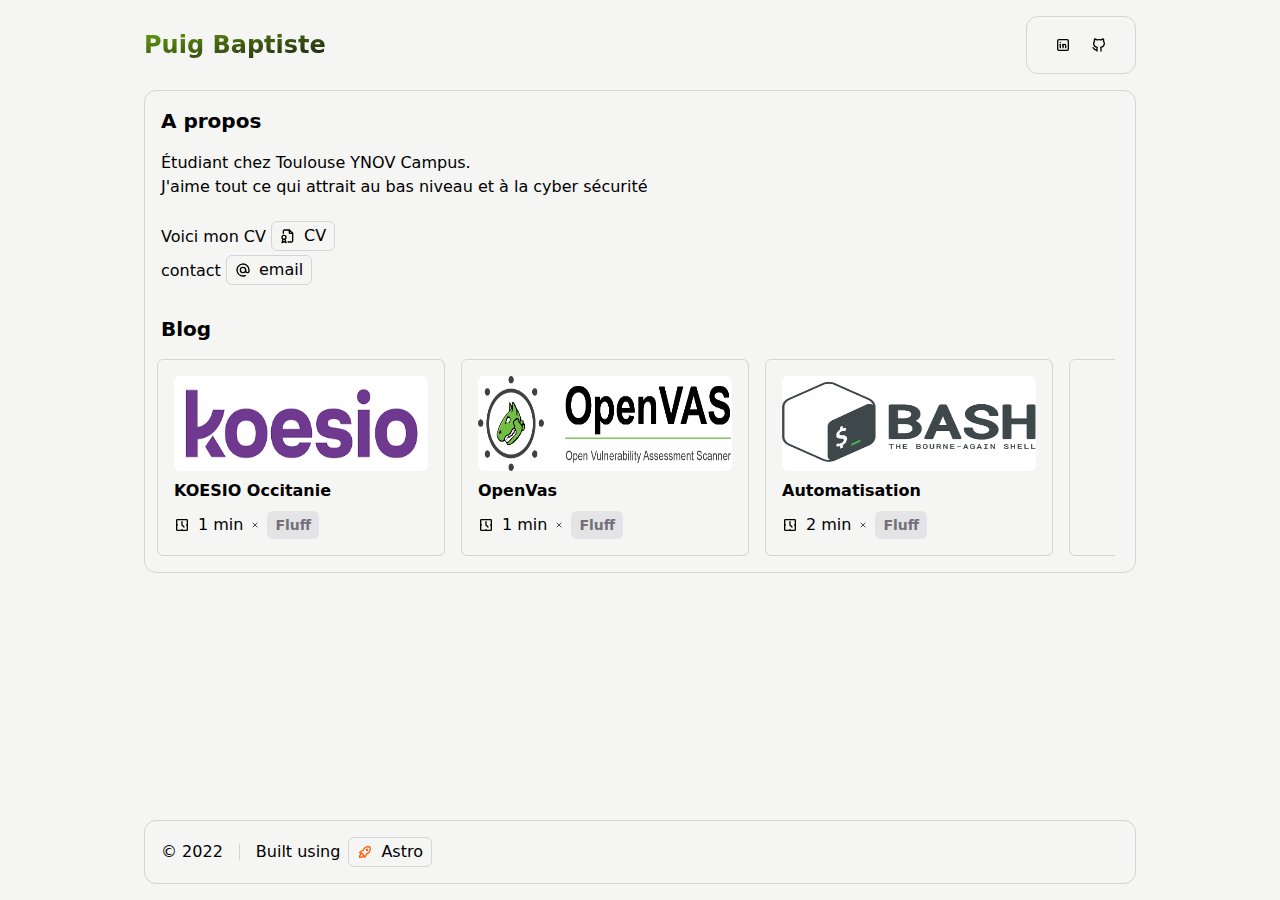
==== commit e90c7c87: "deploy: 126ebc4171851ede0a8a8ff6968bc577840606da" ====
--- a/index.html
+++ b/index.html
@@ -32,7 +32,7 @@
     <main class="px-4 flex">
       <div class="w-full rounded-xl border border-zinc-300 p-4">
     <a href="/#about">
-      <h2 class="font-semibold text-xl mb-4" id="#about">About me</h2>
+      <h2 class="font-semibold text-xl mb-4" id="#about">A propos</h2>
     </a>
     <div class="max-w-prose">
     <p>Étudiant chez Toulouse YNOV Campus.</p>
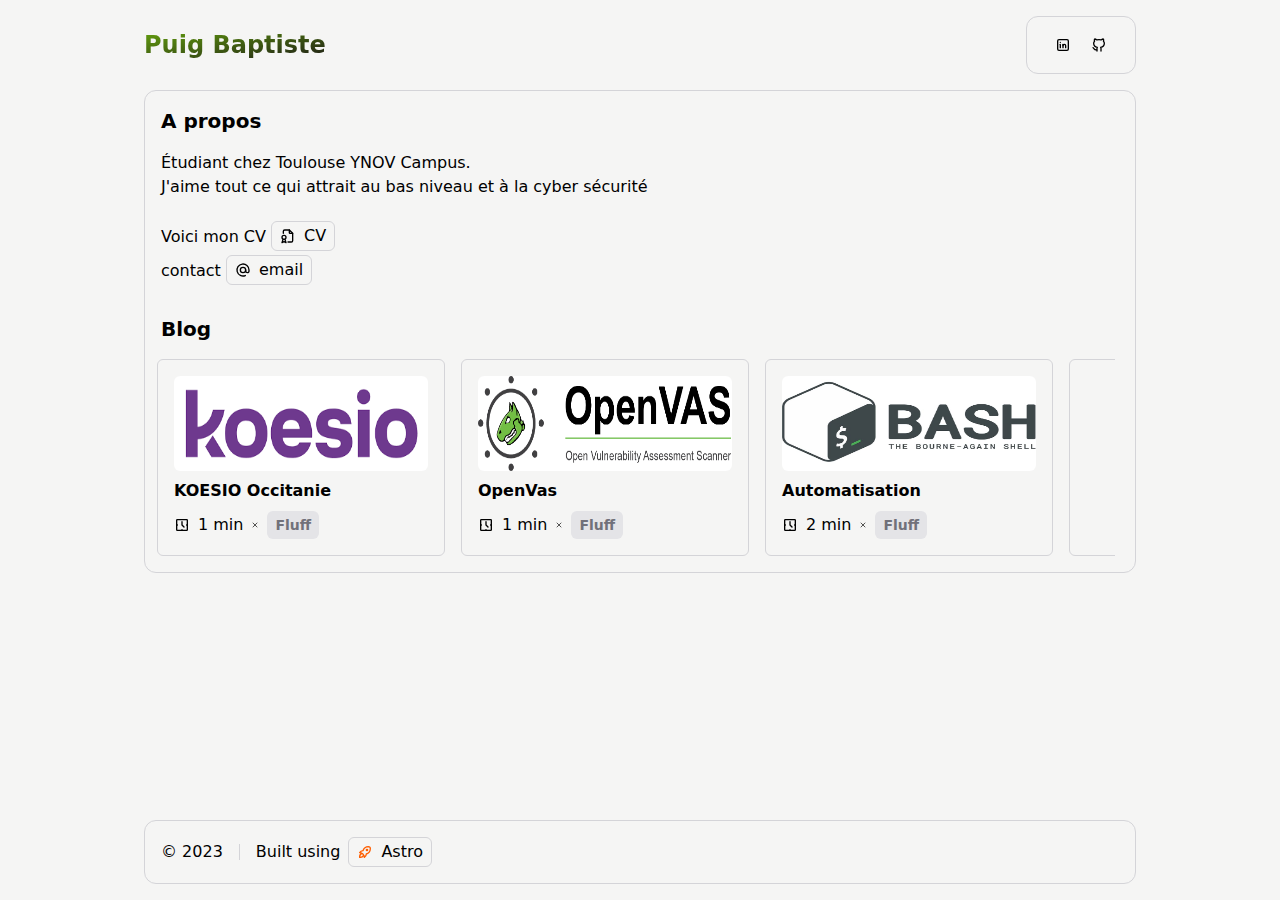
==== commit 50ffb792: "deploy: 1652ec4a27b12438362c4352a79d7a3d7405d784" ====
--- a/index.html
+++ b/index.html
@@ -124,7 +124,7 @@
     </main>
     <footer class="mt-auto p-4">
   <div class="flex items-center rounded-xl border border-zinc-300 p-4">
-    <span>&copy; 2022</span>
+    <span>&copy; 2023</span>
     <span class="mx-4 block h-4 w-px bg-zinc-300"></span>
     <div class="flex items-center">
       <span>Built using</span>
